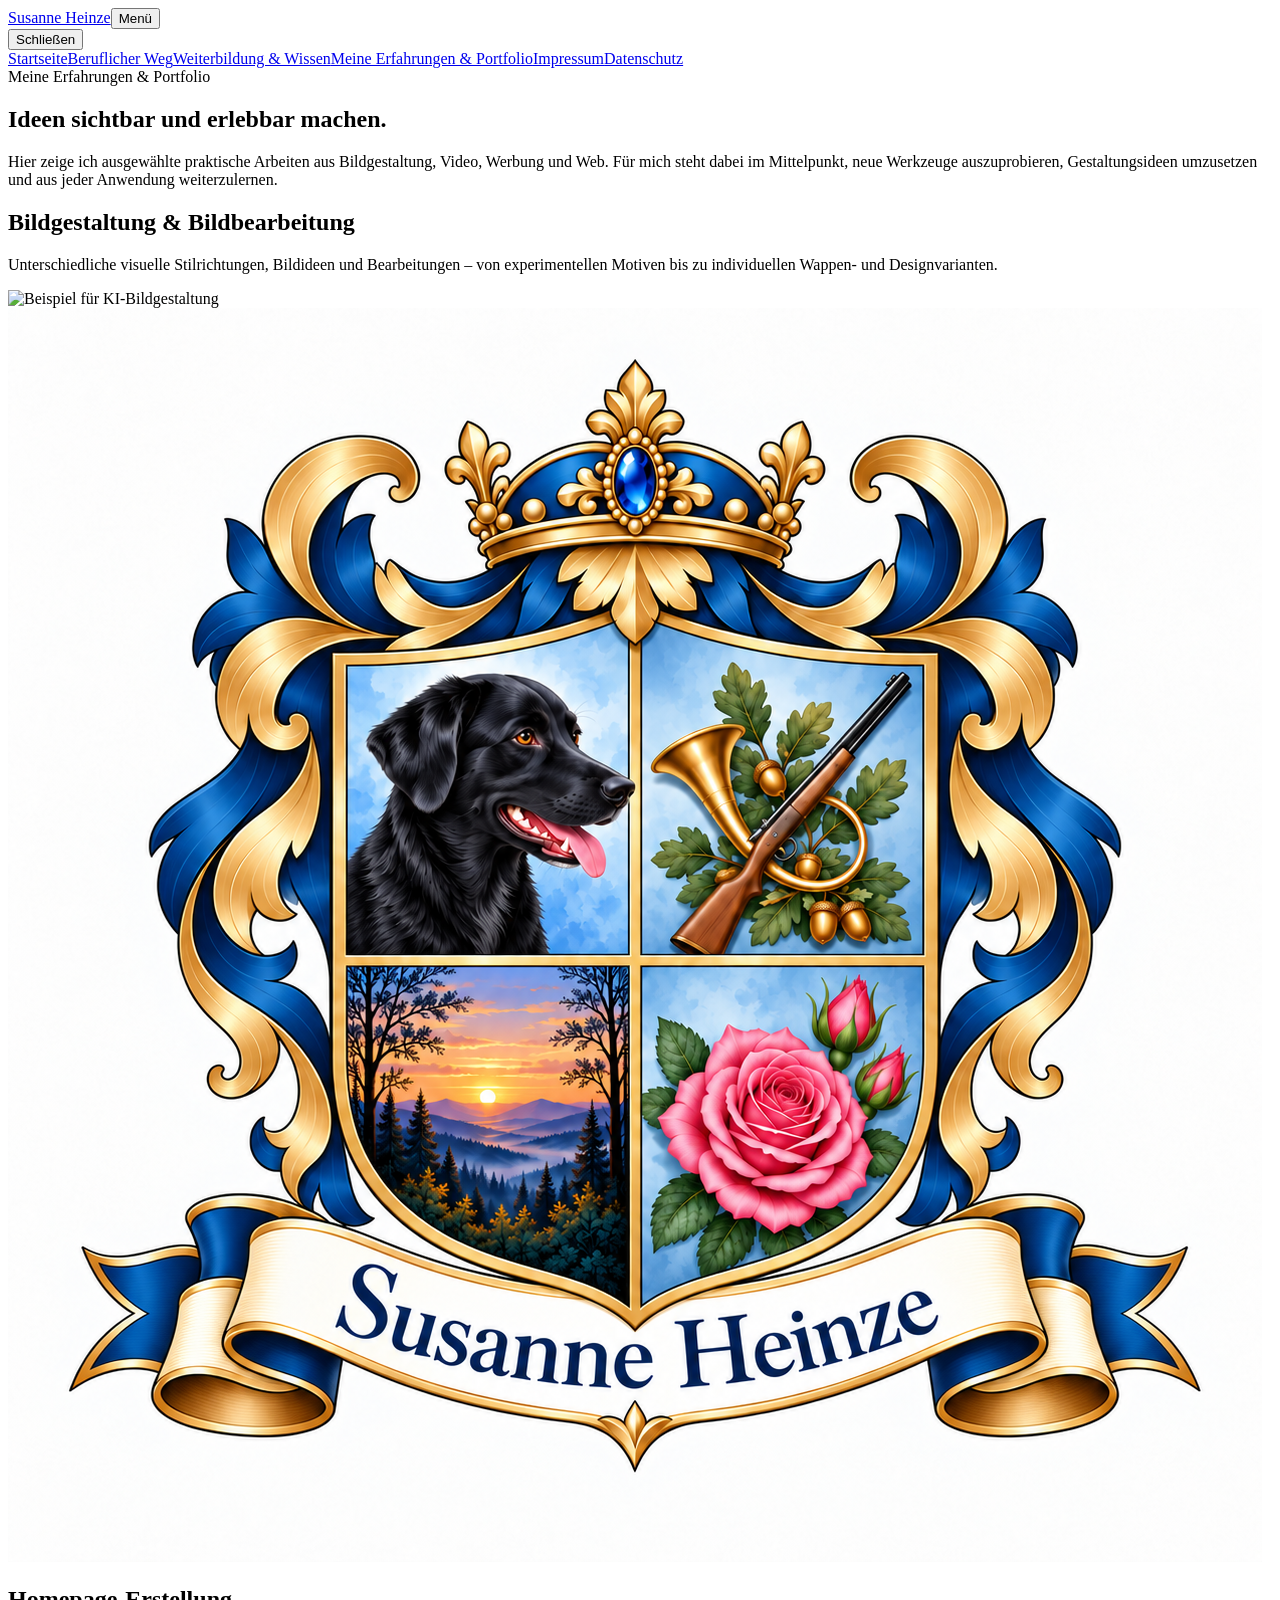
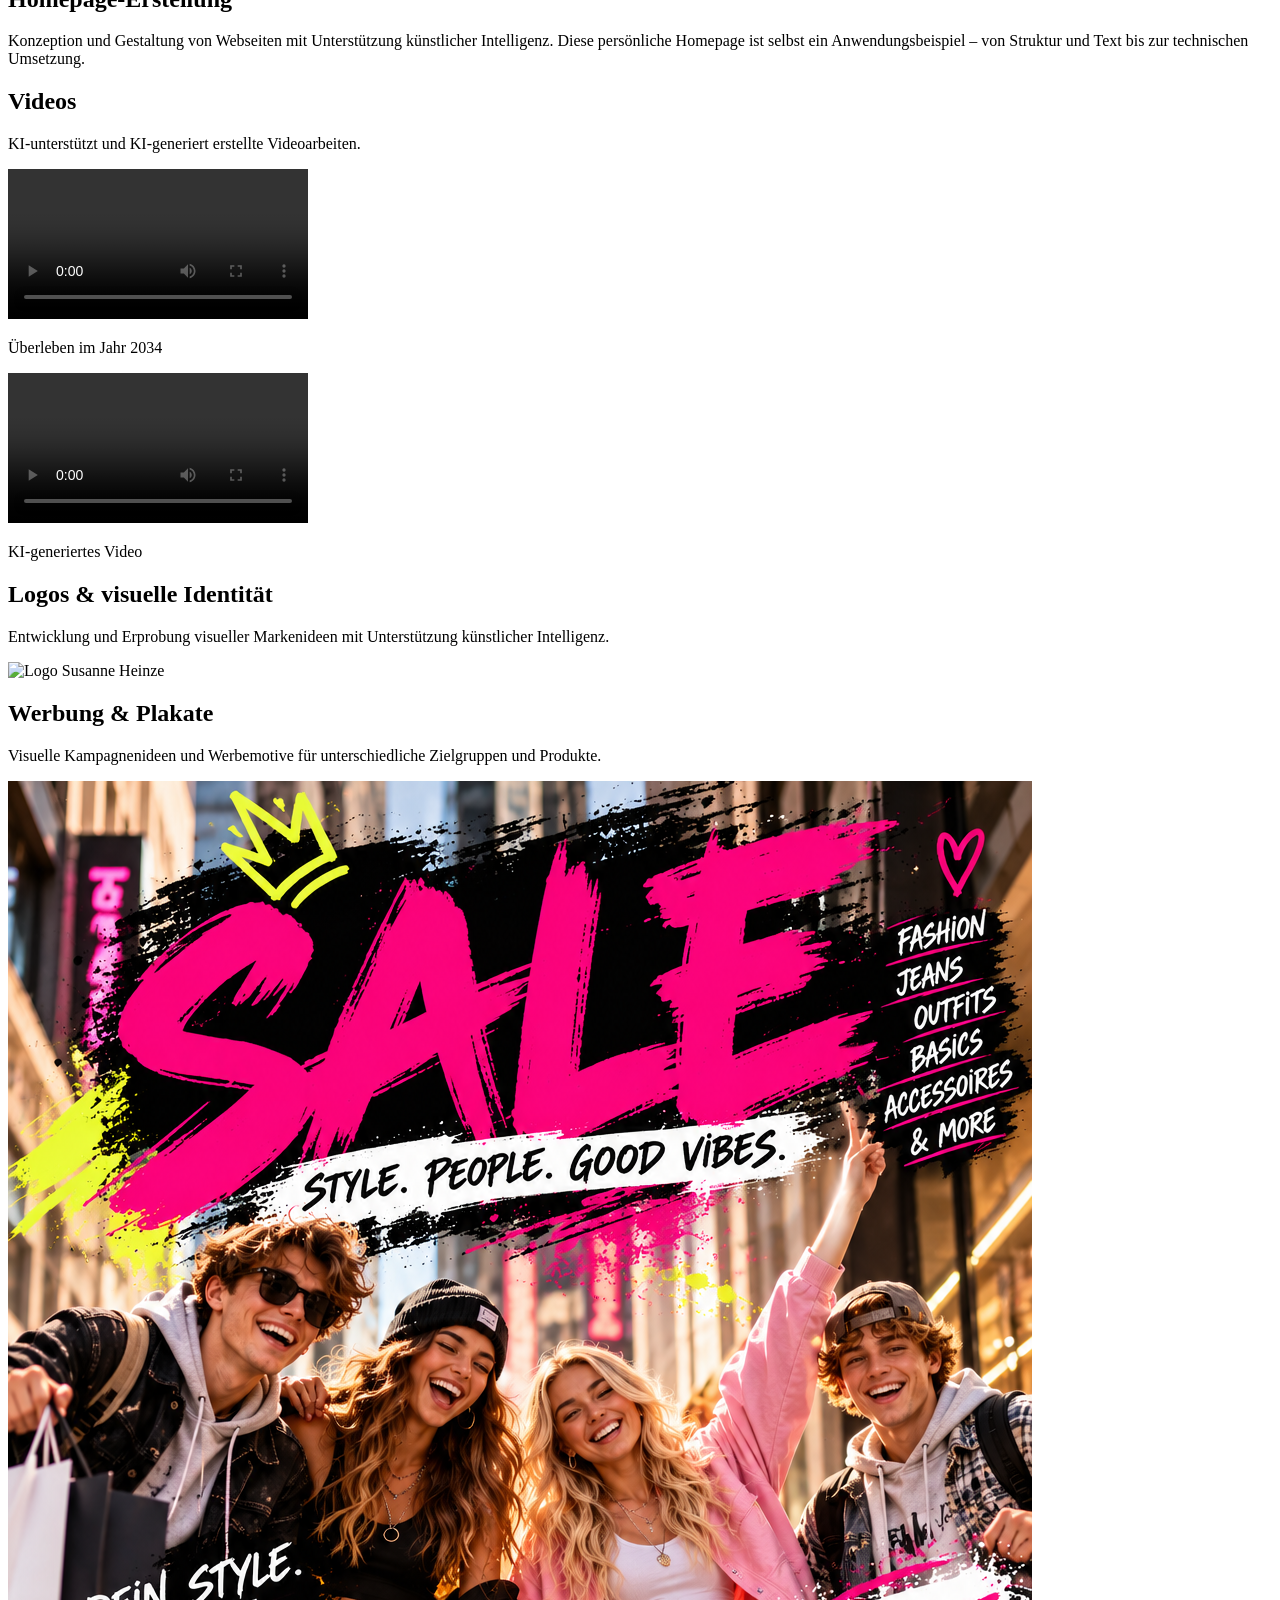
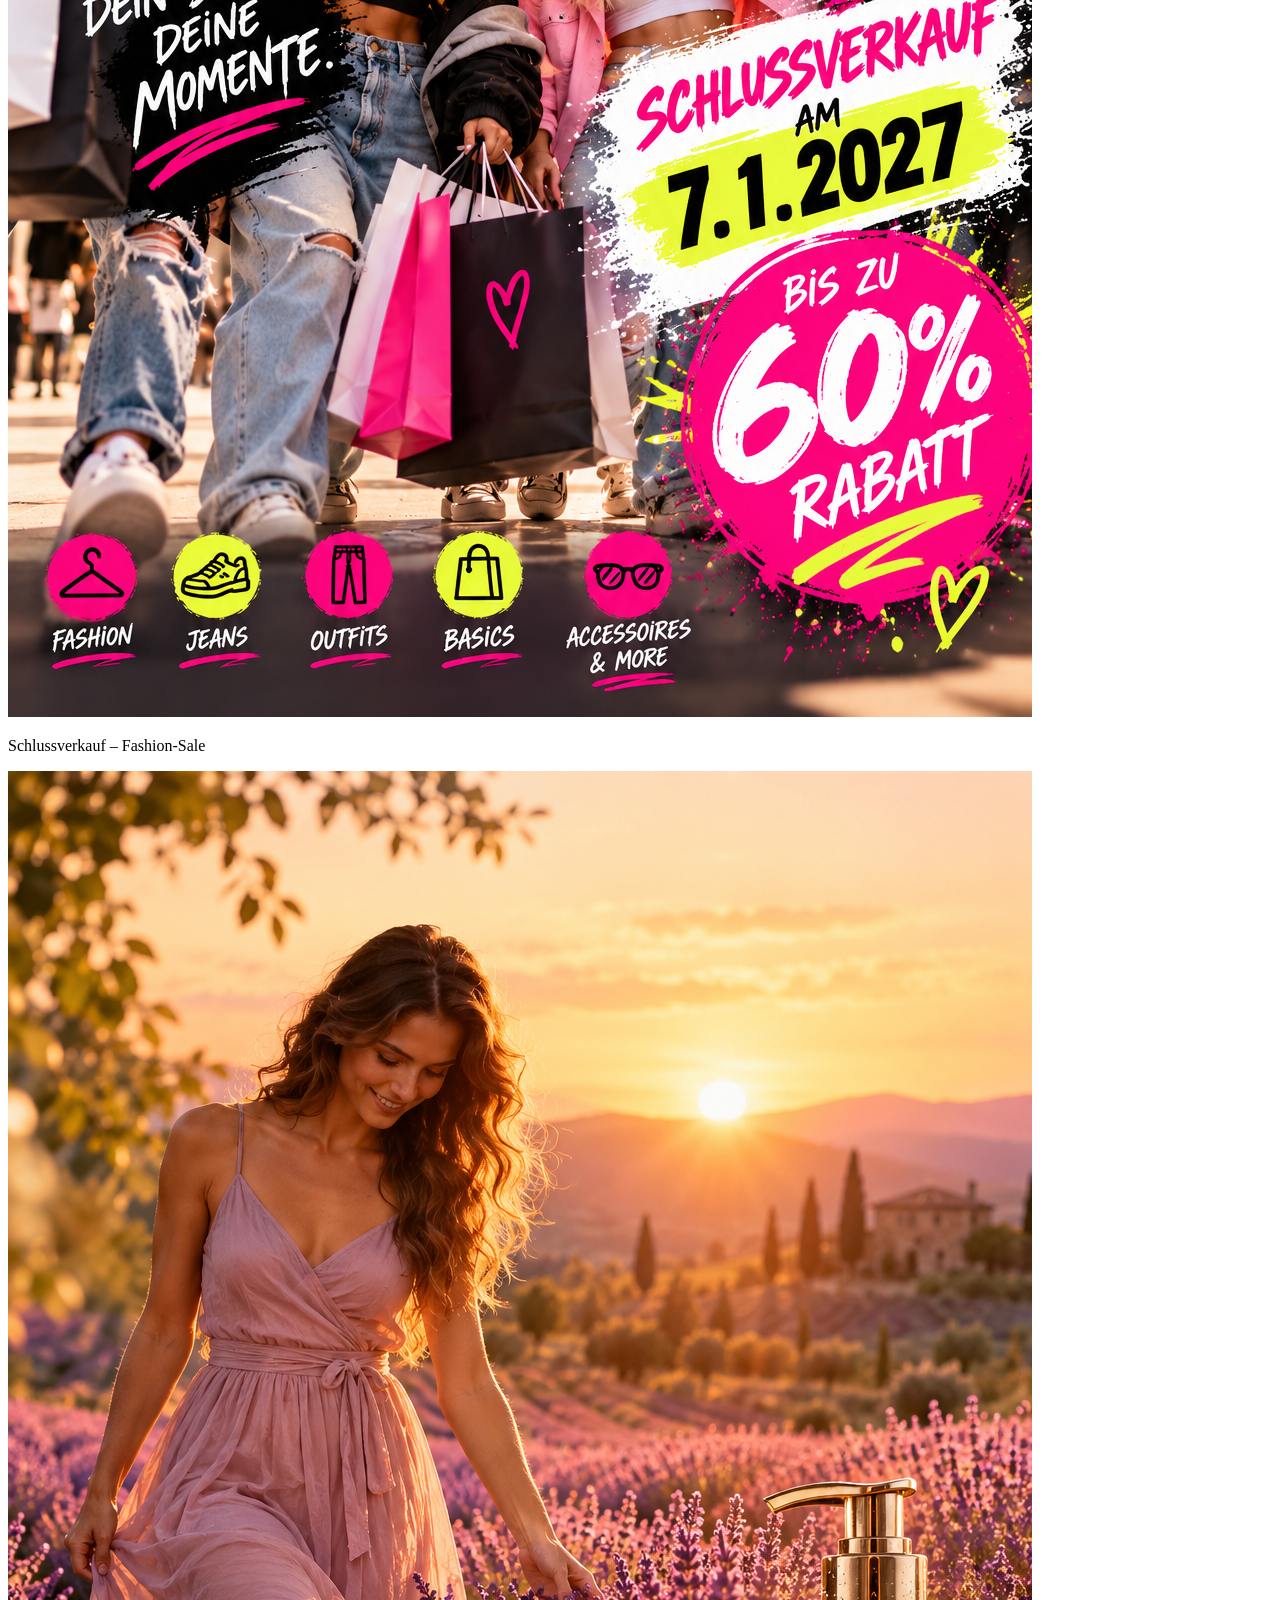
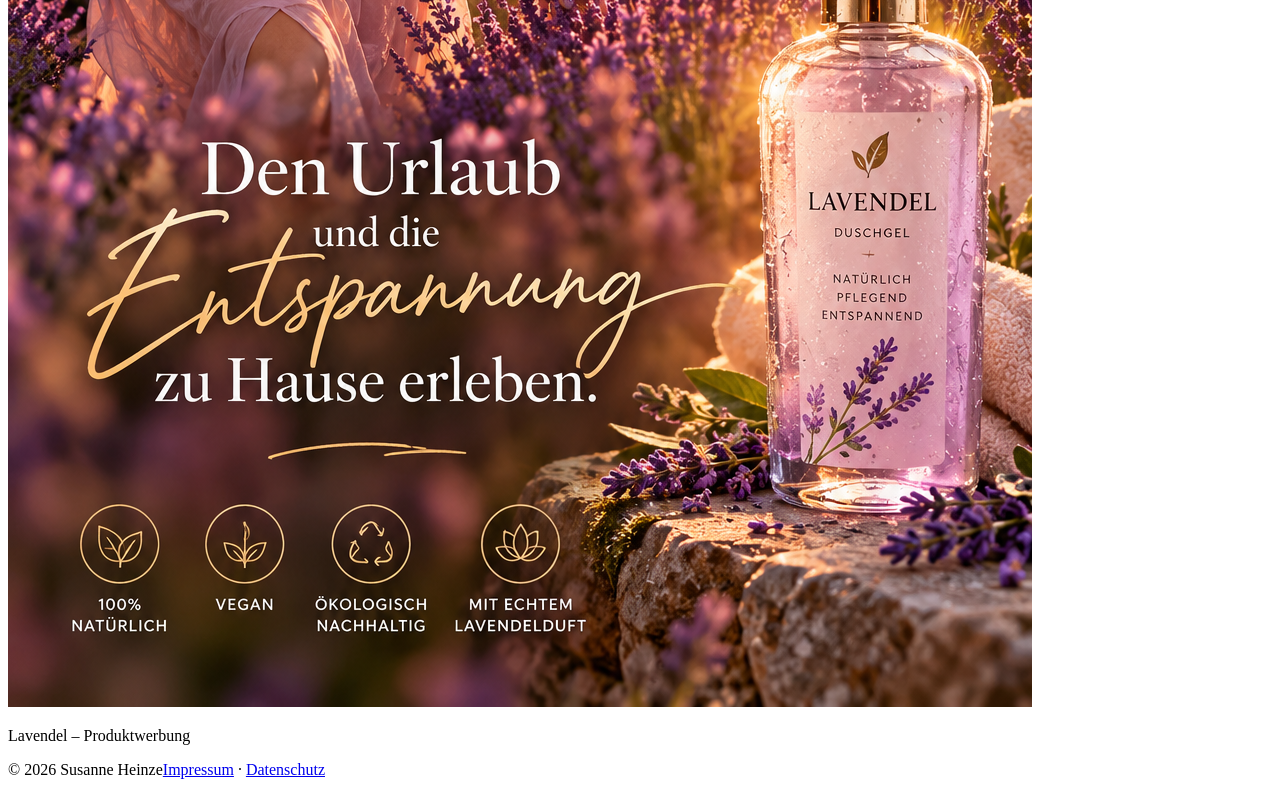
==== portfolio.html @ 7982b767 "Fix portfolio media paths" ====
<!doctype html><html lang="de"><head><meta charset="utf-8"><meta name="viewport" content="width=device-width,initial-scale=1"><title>Meine Erfahrungen & Portfolio – Susanne Heinze</title><link rel="stylesheet" href="style.css"></head><body>
<header class="topbar"><div class="wrap nav"><a class="brand" href="index.html">Susanne Heinze</a><button class="menu-btn">Menü</button></div></header><div class="menu"><button class="menu-close">Schließen</button><nav class="menu-inner"><a href="index.html">Startseite</a><a href="beruflicher-weg.html">Beruflicher Weg</a><a href="weiterbildung-wissen.html">Weiterbildung & Wissen</a><a href="portfolio.html">Meine Erfahrungen & Portfolio</a><a href="impressum.html">Impressum</a><a href="datenschutz.html">Datenschutz</a></nav></div>
<main><section class="page-head"><div class="wrap"><div class="eyebrow">Meine Erfahrungen & Portfolio</div><h1>Ideen sichtbar und erlebbar machen.</h1><p>Hier zeige ich ausgewählte praktische Arbeiten aus Bildgestaltung, Video, Werbung und Web. Für mich steht dabei im Mittelpunkt, neue Werkzeuge auszuprobieren, Gestaltungsideen umzusetzen und aus jeder Anwendung weiterzulernen.</p></div></section>
<section class="section"><div class="wrap grid2">
<article class="project"><h2>Bildgestaltung & Bildbearbeitung</h2><p>Unterschiedliche visuelle Stilrichtungen, Bildideen und Bearbeitungen – von experimentellen Motiven bis zu individuellen Wappen- und Designvarianten.</p><div class="project-media"><img src="https://susanneheinze.lovable.app/__l5e/assets-v1/65837aee-1ebc-4c66-ab37-d5eaa482d3fd/triptychon.png" alt="Beispiel für KI-Bildgestaltung"><img src="wappen.png" alt="Wappen als Beispiel für Bildbearbeitung"></div></article>
<article class="project"><h2>Homepage-Erstellung</h2><p>Konzeption und Gestaltung von Webseiten mit Unterstützung künstlicher Intelligenz. Diese persönliche Homepage ist selbst ein Anwendungsbeispiel – von Struktur und Text bis zur technischen Umsetzung.</p></article>
<article class="project video-card"><h2>Videos</h2><p>KI-unterstützt und KI-generiert erstellte Videoarbeiten.</p><video controls preload="metadata"><source src="ueberleben-2034.mp4" type="video/mp4">Ihr Browser unterstützt dieses Video nicht.</video><p class="caption">Überleben im Jahr 2034</p><video controls preload="metadata"><source src="ki-video.mp4" type="video/mp4">Ihr Browser unterstützt dieses Video nicht.</video><p class="caption">KI-generiertes Video</p></article>
<article class="project"><h2>Logos & visuelle Identität</h2><p>Entwicklung und Erprobung visueller Markenideen mit Unterstützung künstlicher Intelligenz.</p><img src="https://susanneheinze.lovable.app/__l5e/assets-v1/46e57a17-e044-46ff-ab31-edcc85e6ad73/logo-neu.png" alt="Logo Susanne Heinze"></article>
<article class="project" style="grid-column:1/-1"><h2>Werbung & Plakate</h2><p>Visuelle Kampagnenideen und Werbemotive für unterschiedliche Zielgruppen und Produkte.</p><div class="project-media two poster-grid"><div><img src="sale-poster.png" alt="Sale Schlussverkauf Werbeplakat"><p class="caption">Schlussverkauf – Fashion-Sale</p></div><div><img src="lavendel-poster.png" alt="Lavendel Duschgel Werbeplakat"><p class="caption">Lavendel – Produktwerbung</p></div></div></article>
</div></section></main>
<footer class="footer"><div class="wrap row"><span>© 2026 Susanne Heinze</span><span><a href="impressum.html">Impressum</a> · <a href="datenschutz.html">Datenschutz</a></span></div></footer><script src="script.js"></script></body></html>
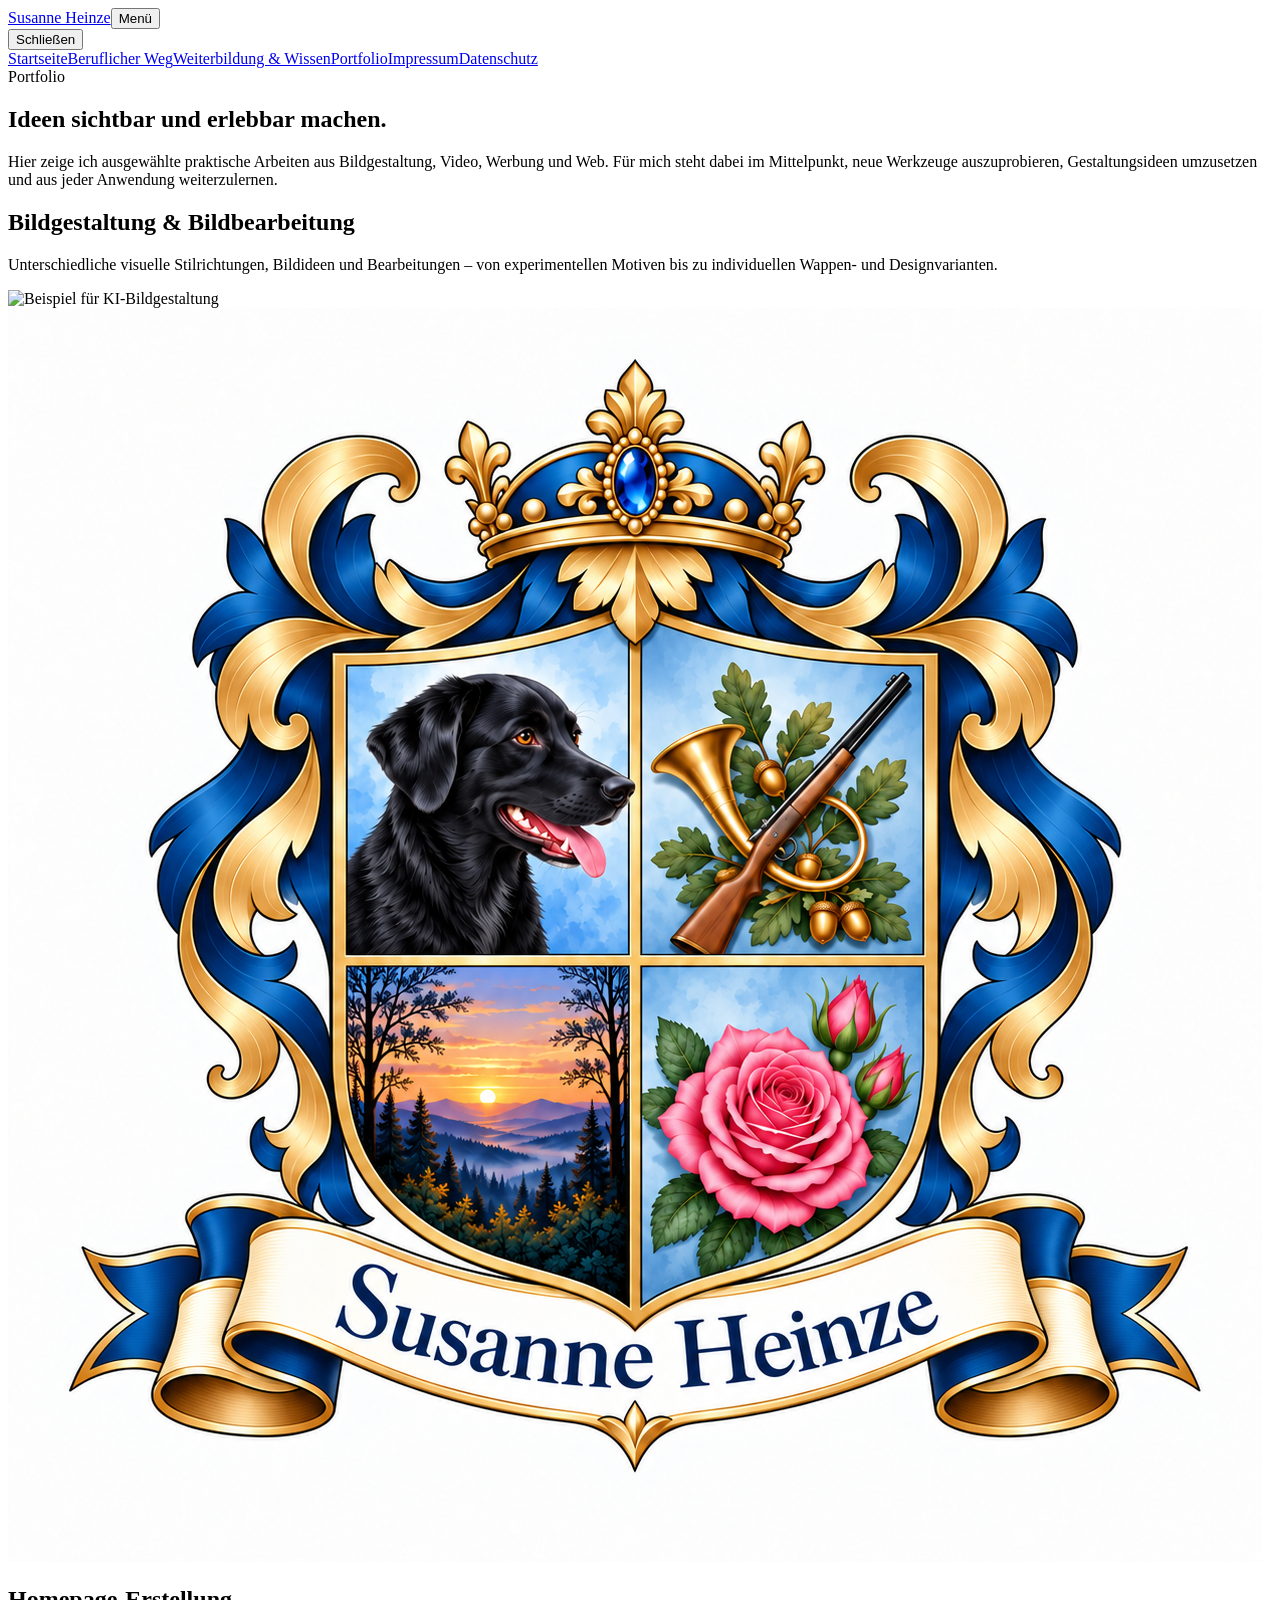
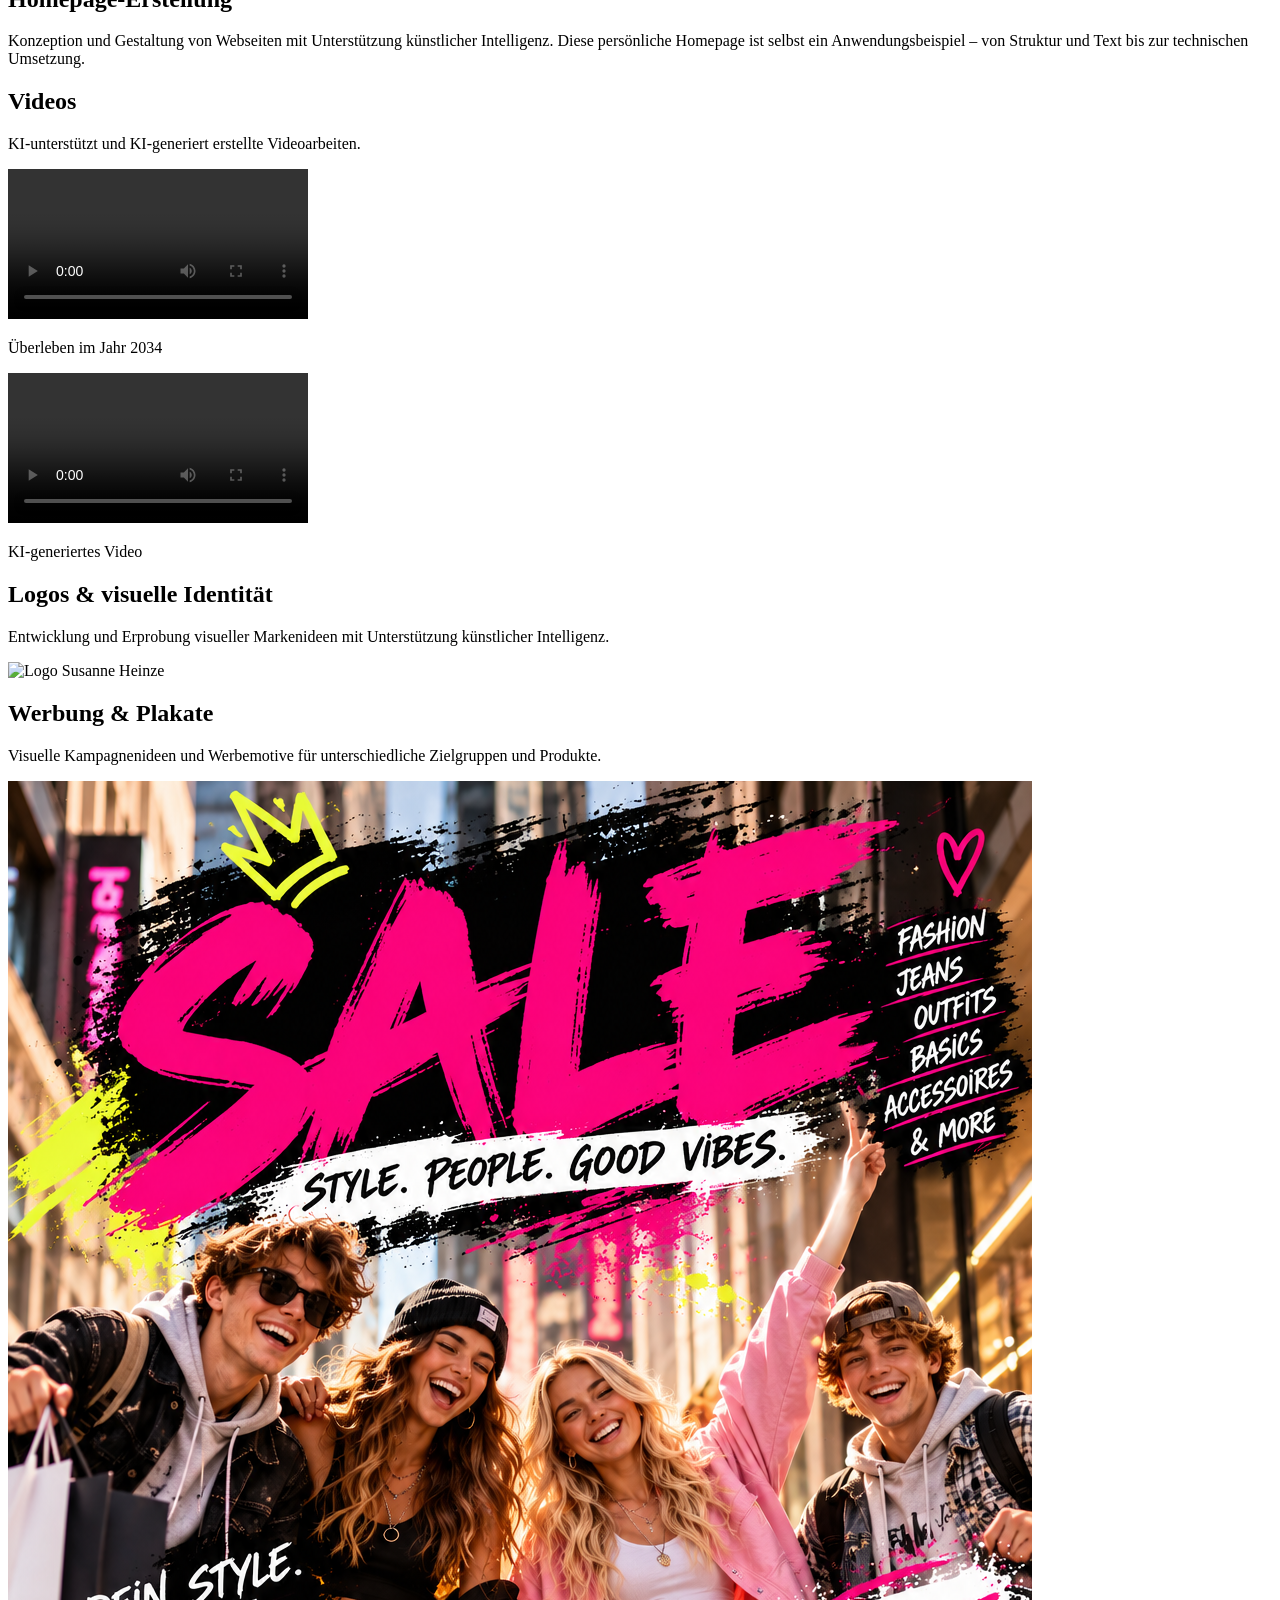
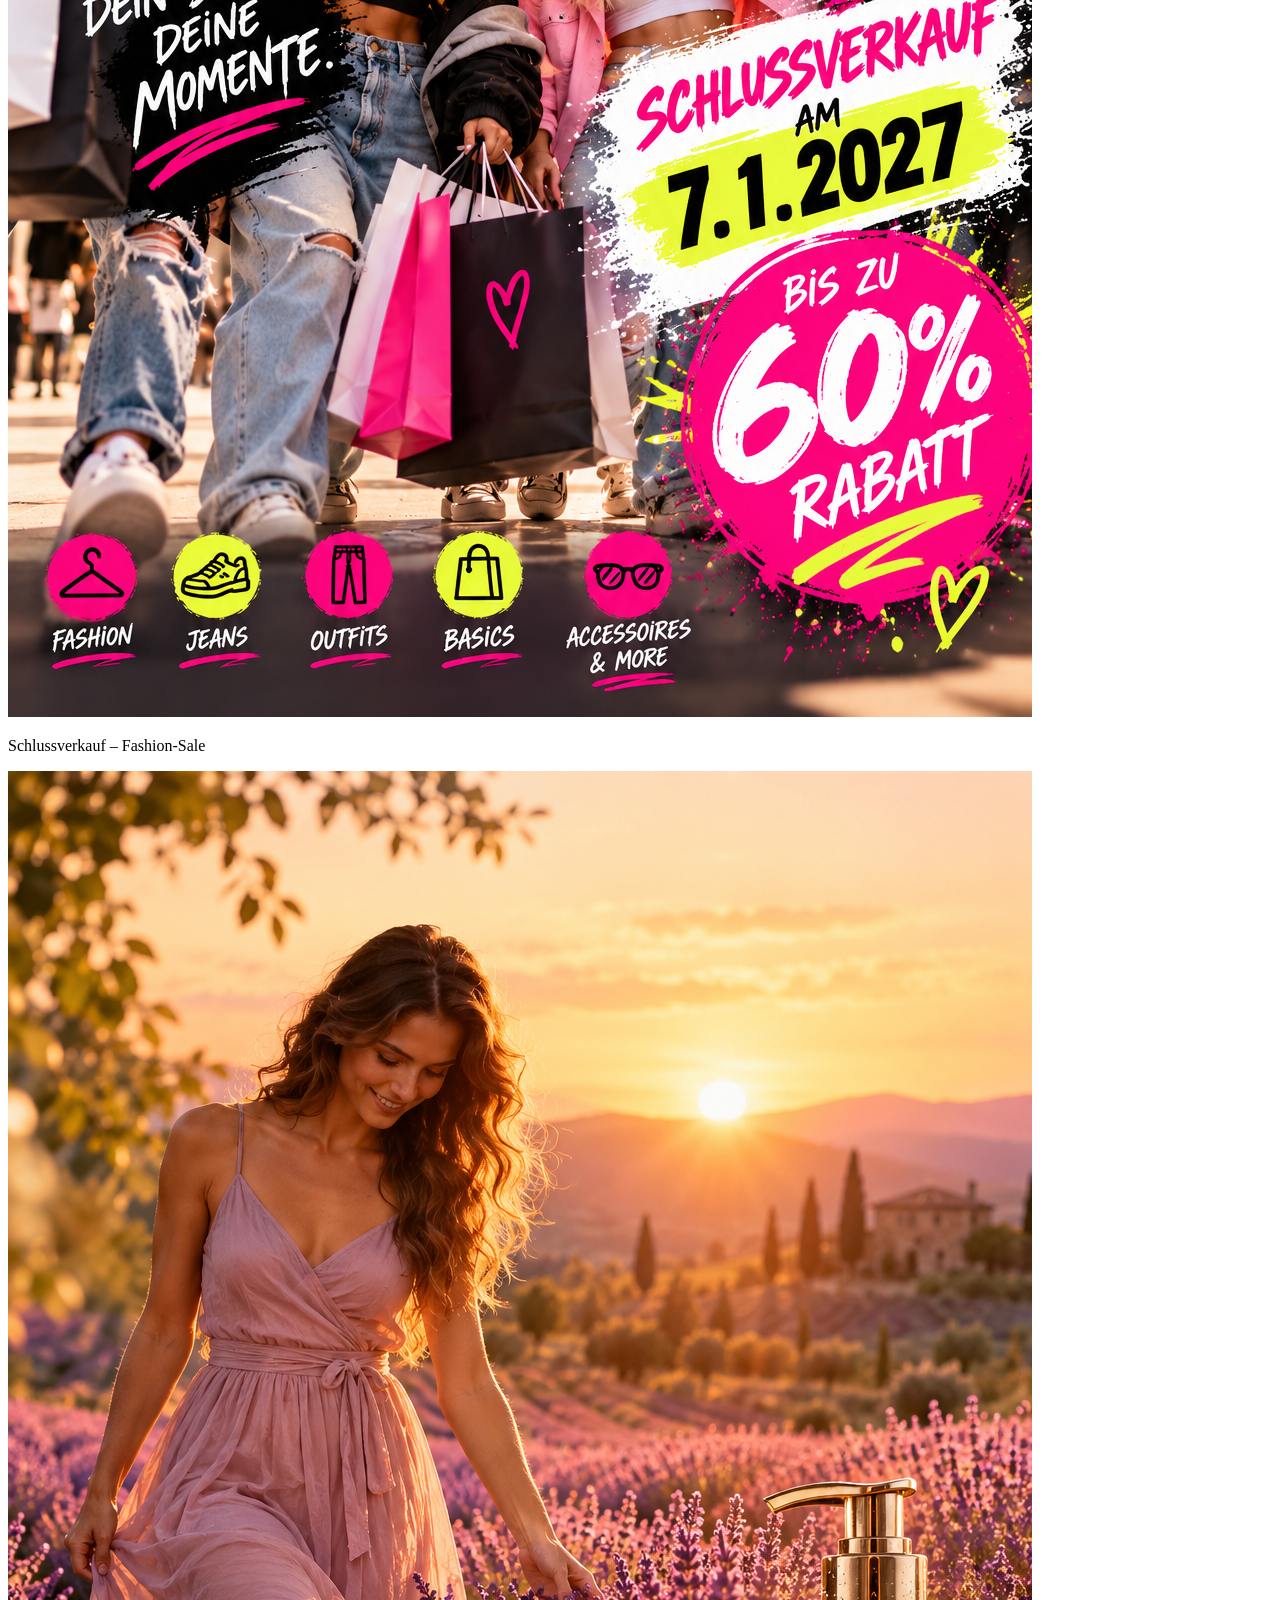
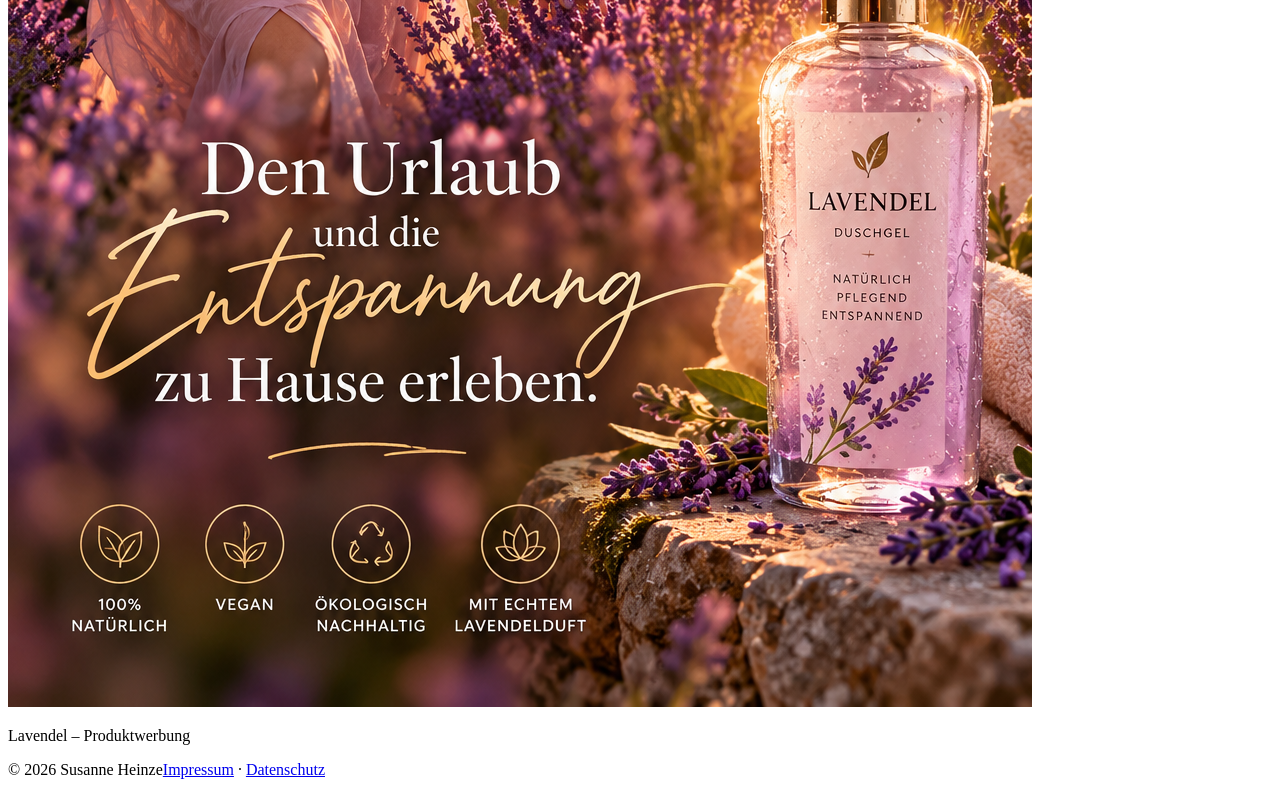
==== commit d46c2b23: "Update portfolio.html" ====
--- a/portfolio.html
+++ b/portfolio.html
@@ -1,6 +1,6 @@
-<!doctype html><html lang="de"><head><meta charset="utf-8"><meta name="viewport" content="width=device-width,initial-scale=1"><title>Meine Erfahrungen & Portfolio – Susanne Heinze</title><link rel="stylesheet" href="style.css"></head><body>
-<header class="topbar"><div class="wrap nav"><a class="brand" href="index.html">Susanne Heinze</a><button class="menu-btn">Menü</button></div></header><div class="menu"><button class="menu-close">Schließen</button><nav class="menu-inner"><a href="index.html">Startseite</a><a href="beruflicher-weg.html">Beruflicher Weg</a><a href="weiterbildung-wissen.html">Weiterbildung & Wissen</a><a href="portfolio.html">Meine Erfahrungen & Portfolio</a><a href="impressum.html">Impressum</a><a href="datenschutz.html">Datenschutz</a></nav></div>
-<main><section class="page-head"><div class="wrap"><div class="eyebrow">Meine Erfahrungen & Portfolio</div><h1>Ideen sichtbar und erlebbar machen.</h1><p>Hier zeige ich ausgewählte praktische Arbeiten aus Bildgestaltung, Video, Werbung und Web. Für mich steht dabei im Mittelpunkt, neue Werkzeuge auszuprobieren, Gestaltungsideen umzusetzen und aus jeder Anwendung weiterzulernen.</p></div></section>
+<!doctype html><html lang="de"><head><meta charset="utf-8"><meta name="viewport" content="width=device-width,initial-scale=1"><title>Portfolio – Susanne Heinze</title><link rel="stylesheet" href="style.css"></head><body>
+<header class="topbar"><div class="wrap nav"><a class="brand" href="index.html">Susanne Heinze</a><button class="menu-btn">Menü</button></div></header><div class="menu"><button class="menu-close">Schließen</button><nav class="menu-inner"><a href="index.html">Startseite</a><a href="beruflicher-weg.html">Beruflicher Weg</a><a href="weiterbildung-wissen.html">Weiterbildung & Wissen</a><a href="portfolio.html">Portfolio</a><a href="impressum.html">Impressum</a><a href="datenschutz.html">Datenschutz</a></nav></div>
+<main><section class="page-head"><div class="wrap"><div class="eyebrow">Portfolio</div><h1>Ideen sichtbar und erlebbar machen.</h1><p>Hier zeige ich ausgewählte praktische Arbeiten aus Bildgestaltung, Video, Werbung und Web. Für mich steht dabei im Mittelpunkt, neue Werkzeuge auszuprobieren, Gestaltungsideen umzusetzen und aus jeder Anwendung weiterzulernen.</p></div></section>
 <section class="section"><div class="wrap grid2">
 <article class="project"><h2>Bildgestaltung & Bildbearbeitung</h2><p>Unterschiedliche visuelle Stilrichtungen, Bildideen und Bearbeitungen – von experimentellen Motiven bis zu individuellen Wappen- und Designvarianten.</p><div class="project-media"><img src="https://susanneheinze.lovable.app/__l5e/assets-v1/65837aee-1ebc-4c66-ab37-d5eaa482d3fd/triptychon.png" alt="Beispiel für KI-Bildgestaltung"><img src="wappen.png" alt="Wappen als Beispiel für Bildbearbeitung"></div></article>
 <article class="project"><h2>Homepage-Erstellung</h2><p>Konzeption und Gestaltung von Webseiten mit Unterstützung künstlicher Intelligenz. Diese persönliche Homepage ist selbst ein Anwendungsbeispiel – von Struktur und Text bis zur technischen Umsetzung.</p></article>
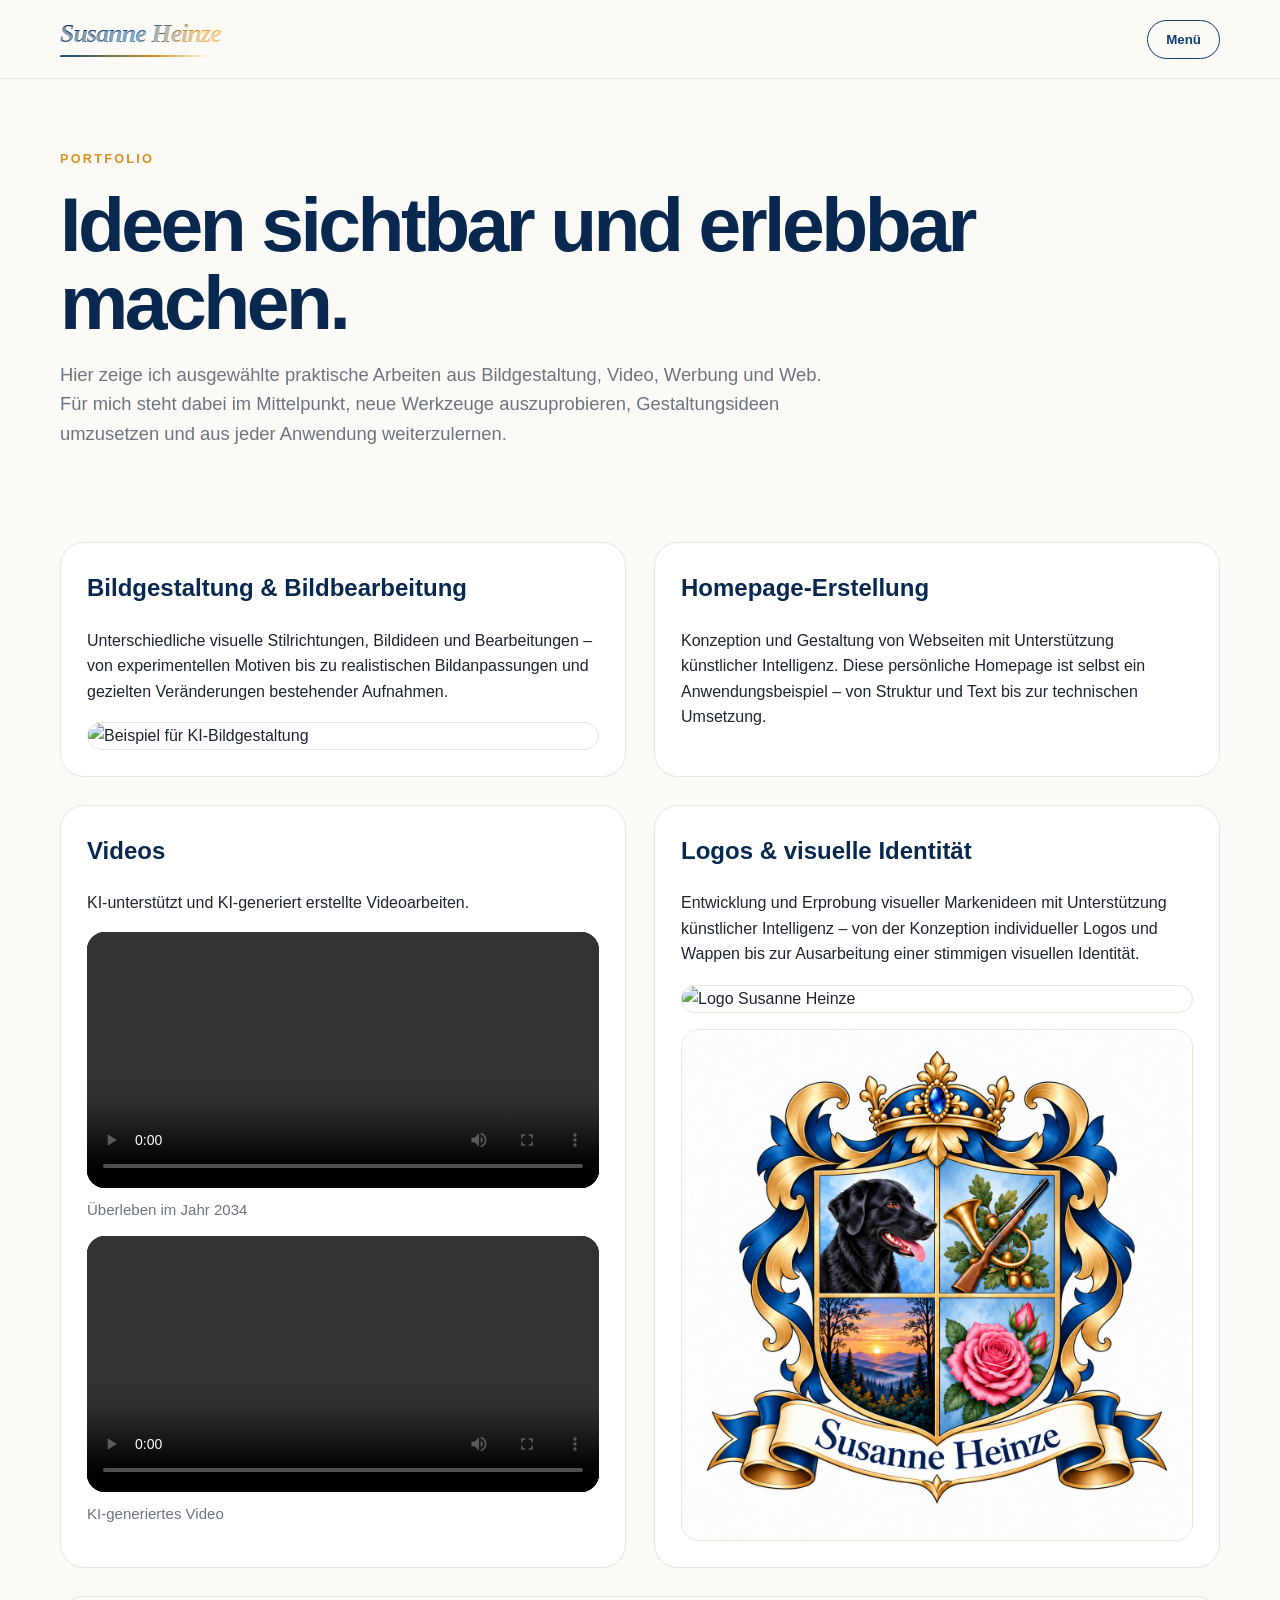
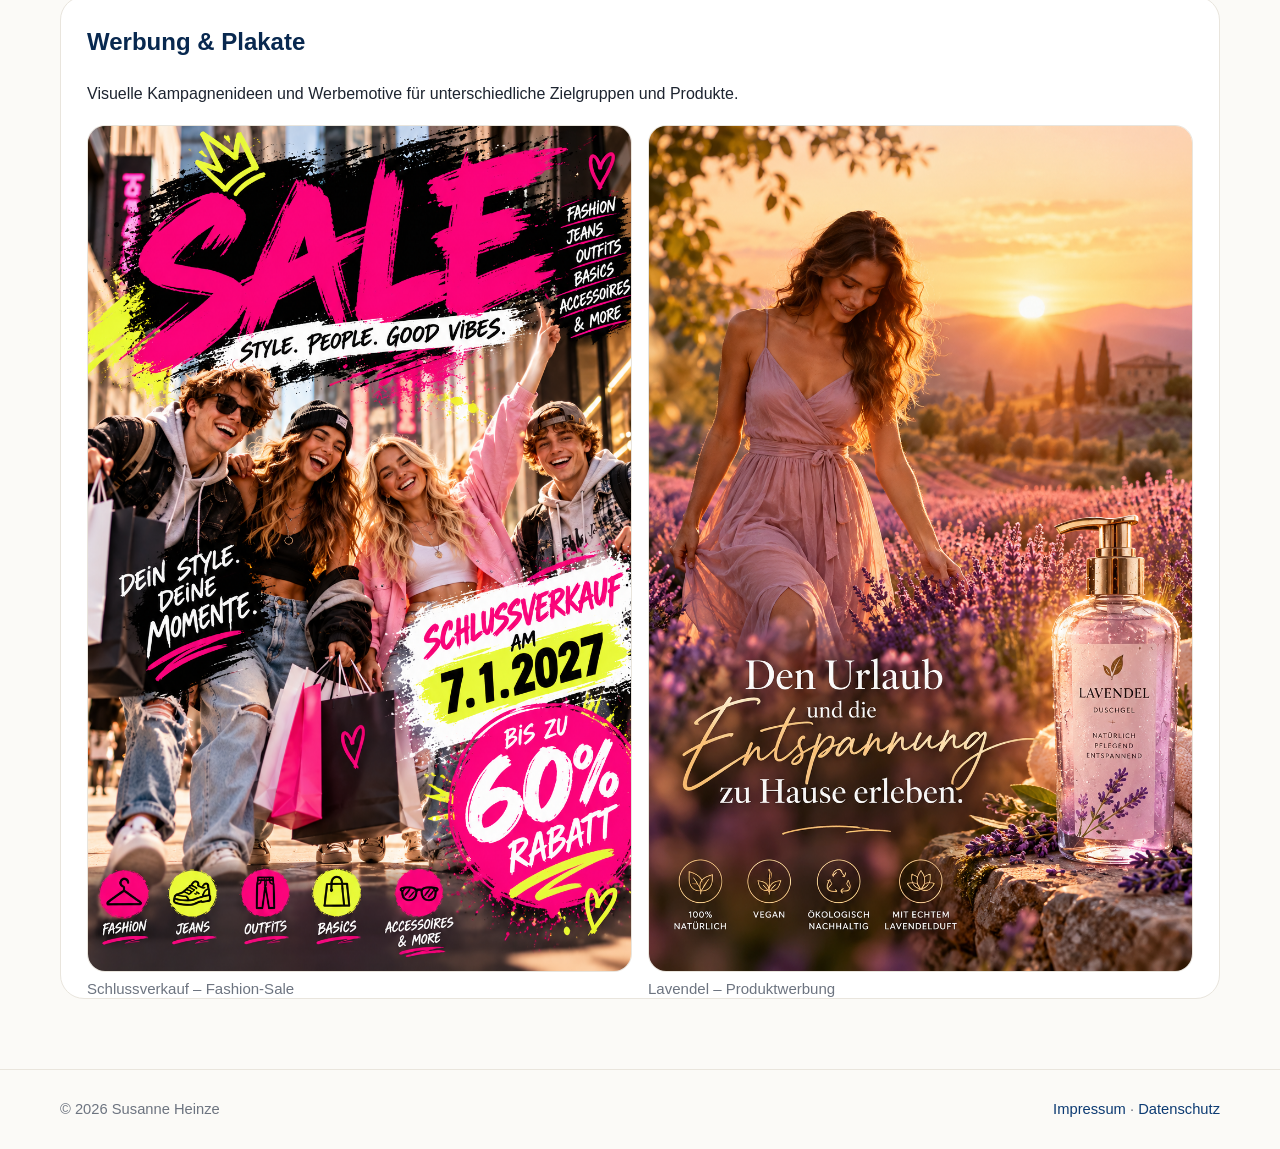
==== commit 8c77ff80: "Refine portfolio image and visual identity sections" ====
--- a/portfolio.html
+++ b/portfolio.html
@@ -2,10 +2,10 @@
 <header class="topbar"><div class="wrap nav"><a class="brand" href="index.html">Susanne Heinze</a><button class="menu-btn">Menü</button></div></header><div class="menu"><button class="menu-close">Schließen</button><nav class="menu-inner"><a href="index.html">Startseite</a><a href="beruflicher-weg.html">Beruflicher Weg</a><a href="weiterbildung-wissen.html">Weiterbildung & Wissen</a><a href="portfolio.html">Portfolio</a><a href="impressum.html">Impressum</a><a href="datenschutz.html">Datenschutz</a></nav></div>
 <main><section class="page-head"><div class="wrap"><div class="eyebrow">Portfolio</div><h1>Ideen sichtbar und erlebbar machen.</h1><p>Hier zeige ich ausgewählte praktische Arbeiten aus Bildgestaltung, Video, Werbung und Web. Für mich steht dabei im Mittelpunkt, neue Werkzeuge auszuprobieren, Gestaltungsideen umzusetzen und aus jeder Anwendung weiterzulernen.</p></div></section>
 <section class="section"><div class="wrap grid2">
-<article class="project"><h2>Bildgestaltung & Bildbearbeitung</h2><p>Unterschiedliche visuelle Stilrichtungen, Bildideen und Bearbeitungen – von experimentellen Motiven bis zu individuellen Wappen- und Designvarianten.</p><div class="project-media"><img src="https://susanneheinze.lovable.app/__l5e/assets-v1/65837aee-1ebc-4c66-ab37-d5eaa482d3fd/triptychon.png" alt="Beispiel für KI-Bildgestaltung"><img src="wappen.png" alt="Wappen als Beispiel für Bildbearbeitung"></div></article>
+<article class="project"><h2>Bildgestaltung & Bildbearbeitung</h2><p>Unterschiedliche visuelle Stilrichtungen, Bildideen und Bearbeitungen – von experimentellen Motiven bis zu realistischen Bildanpassungen und gezielten Veränderungen bestehender Aufnahmen.</p><div class="project-media"><img src="https://susanneheinze.lovable.app/__l5e/assets-v1/65837aee-1ebc-4c66-ab37-d5eaa482d3fd/triptychon.png" alt="Beispiel für KI-Bildgestaltung"></div></article>
 <article class="project"><h2>Homepage-Erstellung</h2><p>Konzeption und Gestaltung von Webseiten mit Unterstützung künstlicher Intelligenz. Diese persönliche Homepage ist selbst ein Anwendungsbeispiel – von Struktur und Text bis zur technischen Umsetzung.</p></article>
 <article class="project video-card"><h2>Videos</h2><p>KI-unterstützt und KI-generiert erstellte Videoarbeiten.</p><video controls preload="metadata"><source src="ueberleben-2034.mp4" type="video/mp4">Ihr Browser unterstützt dieses Video nicht.</video><p class="caption">Überleben im Jahr 2034</p><video controls preload="metadata"><source src="ki-video.mp4" type="video/mp4">Ihr Browser unterstützt dieses Video nicht.</video><p class="caption">KI-generiertes Video</p></article>
-<article class="project"><h2>Logos & visuelle Identität</h2><p>Entwicklung und Erprobung visueller Markenideen mit Unterstützung künstlicher Intelligenz.</p><img src="https://susanneheinze.lovable.app/__l5e/assets-v1/46e57a17-e044-46ff-ab31-edcc85e6ad73/logo-neu.png" alt="Logo Susanne Heinze"></article>
+<article class="project"><h2>Logos & visuelle Identität</h2><p>Entwicklung und Erprobung visueller Markenideen mit Unterstützung künstlicher Intelligenz – von der Konzeption individueller Logos und Wappen bis zur Ausarbeitung einer stimmigen visuellen Identität.</p><div class="project-media"><img src="https://susanneheinze.lovable.app/__l5e/assets-v1/46e57a17-e044-46ff-ab31-edcc85e6ad73/logo-neu.png" alt="Logo Susanne Heinze"><img src="wappen.png" alt="Individuell gestaltetes Wappen"></div></article>
 <article class="project" style="grid-column:1/-1"><h2>Werbung & Plakate</h2><p>Visuelle Kampagnenideen und Werbemotive für unterschiedliche Zielgruppen und Produkte.</p><div class="project-media two poster-grid"><div><img src="sale-poster.png" alt="Sale Schlussverkauf Werbeplakat"><p class="caption">Schlussverkauf – Fashion-Sale</p></div><div><img src="lavendel-poster.png" alt="Lavendel Duschgel Werbeplakat"><p class="caption">Lavendel – Produktwerbung</p></div></div></article>
 </div></section></main>
 <footer class="footer"><div class="wrap row"><span>© 2026 Susanne Heinze</span><span><a href="impressum.html">Impressum</a> · <a href="datenschutz.html">Datenschutz</a></span></div></footer><script src="script.js"></script></body></html>
--- a/style.css
+++ b/style.css
@@ -0,0 +1 @@
+:root{--blue:#0d3b73;--blue2:#08284f;--gold:#d89124;--ink:#1d2430;--muted:#6d7480;--bg:#fbfaf7;--line:#e9e5dd;--white:#fff;--soft:#f4f7fb}*{box-sizing:border-box}html{scroll-behavior:smooth}body{margin:0;font-family:Arial,Helvetica,sans-serif;background:var(--bg);color:var(--ink);line-height:1.6}a{color:inherit;text-decoration:none}img,video{max-width:100%;display:block}.wrap{width:min(1160px,92vw);margin:auto}.topbar{position:sticky;top:0;z-index:20;background:rgba(251,250,247,.96);backdrop-filter:blur(14px);border-bottom:1px solid var(--line)}.nav{min-height:78px;display:flex;align-items:center;justify-content:space-between;gap:24px}.brand{display:inline-block;position:relative;font-family:"Palatino Linotype","Book Antiqua",Palatino,Georgia,serif;font-size:1.62rem;font-style:italic;font-weight:700;letter-spacing:-.035em;line-height:1;background:linear-gradient(100deg,#08284f 0%,#0f4f8c 48%,#d89124 82%,#f0b64b 100%);-webkit-background-clip:text;background-clip:text;color:transparent;text-shadow:0 1px 0 rgba(255,255,255,.5)}.brand::after{content:"";display:block;width:92%;height:2px;margin-top:8px;border-radius:999px;background:linear-gradient(90deg,#0f4f8c 0%,#d89124 65%,transparent 100%);transform:skewX(-18deg)}.menu-btn{border:1px solid var(--blue);background:transparent;color:var(--blue);padding:11px 18px;border-radius:999px;cursor:pointer;font-weight:700}.menu{position:fixed;inset:0;background:rgba(8,40,79,.97);z-index:50;display:none;align-items:center;justify-content:center}.menu.open{display:flex}.menu-inner{display:grid;gap:16px;text-align:center}.menu a{color:white;font-size:clamp(1.3rem,2.8vw,2.4rem);font-weight:700}.menu-close{position:absolute;top:24px;right:5vw;background:none;border:1px solid #ffffff77;color:white;border-radius:999px;padding:10px 16px;cursor:pointer}.hero{padding:86px 0 60px}.hero-grid{display:grid;grid-template-columns:1.05fr .95fr;gap:64px;align-items:center}.eyebrow{text-transform:uppercase;letter-spacing:.18em;color:var(--gold);font-size:.79rem;font-weight:800}.hero h1,.page-head h1{font-size:clamp(2.8rem,6vw,5.6rem);line-height:1.02;margin:.2em 0;color:var(--blue2);letter-spacing:-.045em}.hero p.lead,.page-head p{font-size:1.15rem;color:var(--muted);max-width:780px}.portrait{border-radius:28px;box-shadow:0 22px 60px #092f5f22;aspect-ratio:4/5;object-fit:cover}.actions{display:flex;gap:14px;flex-wrap:wrap;margin-top:30px}.btn{display:inline-flex;align-items:center;justify-content:center;padding:13px 20px;border-radius:999px;border:1px solid var(--blue);font-weight:700}.btn.primary{background:var(--blue);color:white}.logo-panel{padding:58px 0}.logo-card{background:white;border:1px solid var(--line);border-radius:28px;padding:28px}.logo-card img{width:min(760px,100%);margin:auto}.cta{padding:70px 0;background:var(--blue2);color:white}.cta h2{font-size:clamp(2rem,4vw,3.8rem);margin:0 0 16px}.cta p{color:#d7dfeb;max-width:760px}.page-head{padding:70px 0 40px}.section{padding:36px 0 70px}.section-title{font-size:clamp(1.8rem,3vw,2.8rem);color:var(--blue2);margin:0 0 24px}.section-intro{color:var(--muted);max-width:820px;margin:-10px 0 28px}.timeline{display:grid;gap:18px}.item{background:white;border:1px solid var(--line);border-radius:22px;padding:26px}.item .date,.status{font-size:.82rem;font-weight:800;letter-spacing:.08em;text-transform:uppercase;color:var(--gold)}.item h3{margin:.25em 0;color:var(--blue2);font-size:1.35rem}.item ul{margin:12px 0 0;padding-left:1.2rem}.feature-img{border-radius:24px;overflow:hidden;border:1px solid var(--line)}.grid2{display:grid;grid-template-columns:1fr 1fr;gap:28px}.grid3{display:grid;grid-template-columns:repeat(3,1fr);gap:24px}.project,.knowledge-card{background:white;border:1px solid var(--line);border-radius:24px;padding:26px}.project h2,.knowledge-card h2{color:var(--blue2);margin-top:0}.project h3,.knowledge-card h3{color:var(--blue2)}.project-media{margin-top:18px;display:grid;gap:16px}.project-media.two{grid-template-columns:1fr 1fr}.project-media img{width:100%;height:100%;object-fit:cover;border-radius:18px;border:1px solid var(--line)}.poster-grid img{aspect-ratio:2/3;object-fit:cover}.video-card video{width:100%;border-radius:18px;background:#000;margin:14px 0 10px}.caption{font-size:.94rem;color:var(--muted);margin:.35rem 0 0}.course-grid{display:grid;grid-template-columns:1fr 1fr;gap:28px}.course{background:white;border:1px solid var(--line);border-radius:24px;padding:28px}.course h2{color:var(--blue2);margin:.2rem 0 8px}.course ul,.knowledge-card ul{padding-left:1.2rem}.pill{display:inline-block;border:1px solid #e5c58f;color:#8d5a0c;background:#fff9ef;padding:6px 10px;border-radius:999px;font-size:.78rem;font-weight:800;text-transform:uppercase;letter-spacing:.06em}.knowledge-band{background:var(--soft);border-top:1px solid #e6edf6;border-bottom:1px solid #e6edf6}.legal{max-width:900px}.legal h2{color:var(--blue2);margin-top:2rem}.legal p{font-size:1rem;line-height:1.75}.footer{padding:28px 0;border-top:1px solid var(--line);color:var(--muted);font-size:.92rem}.footer .row{display:flex;justify-content:space-between;gap:20px;flex-wrap:wrap}.footer a{color:var(--blue)}@media(max-width:900px){.grid3{grid-template-columns:1fr 1fr}}@media(max-width:800px){.hero-grid,.grid2,.course-grid,.project-media.two{grid-template-columns:1fr}.hero{padding-top:54px}.nav{min-height:66px}.portrait{max-height:620px;width:100%}.hero h1,.page-head h1{font-size:clamp(2.5rem,12vw,4.2rem)}}@media(max-width:560px){.grid3{grid-template-columns:1fr}.project,.course,.knowledge-card,.item{padding:21px}.brand{font-size:1.28rem}}
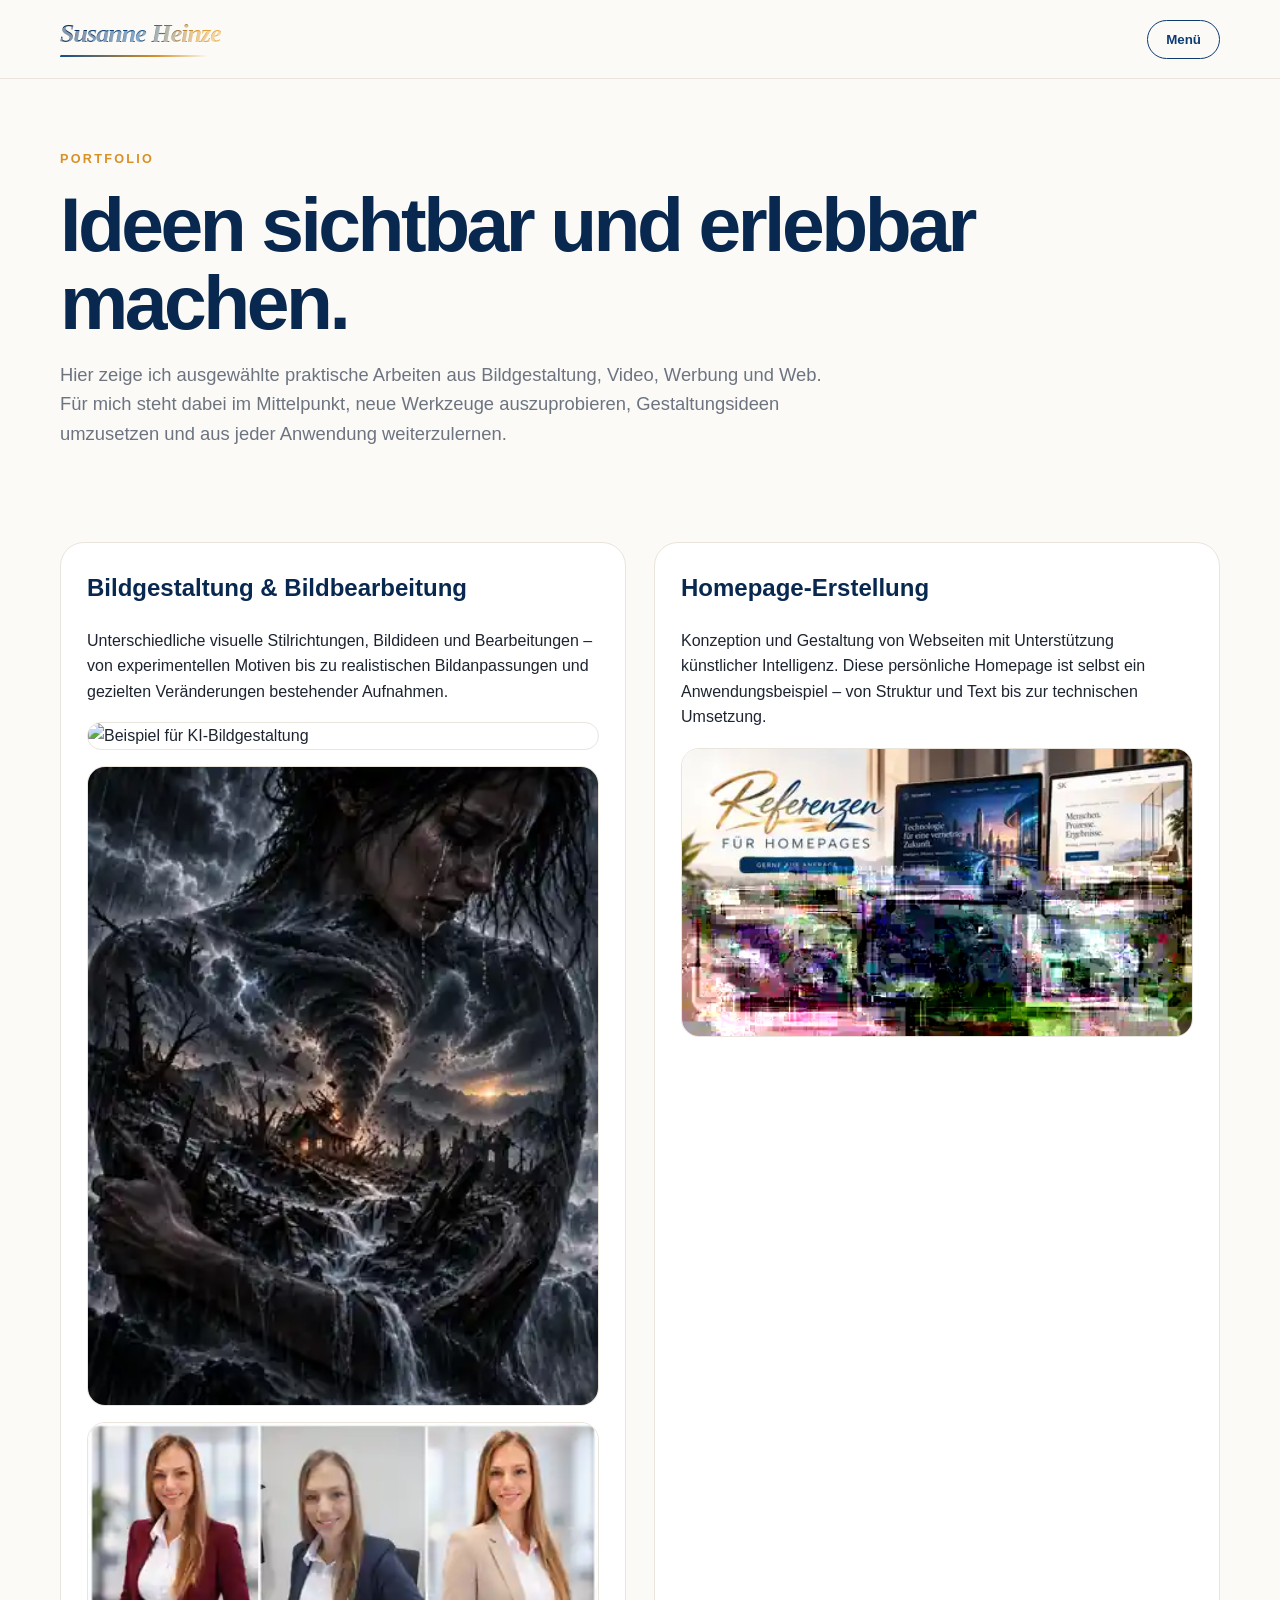
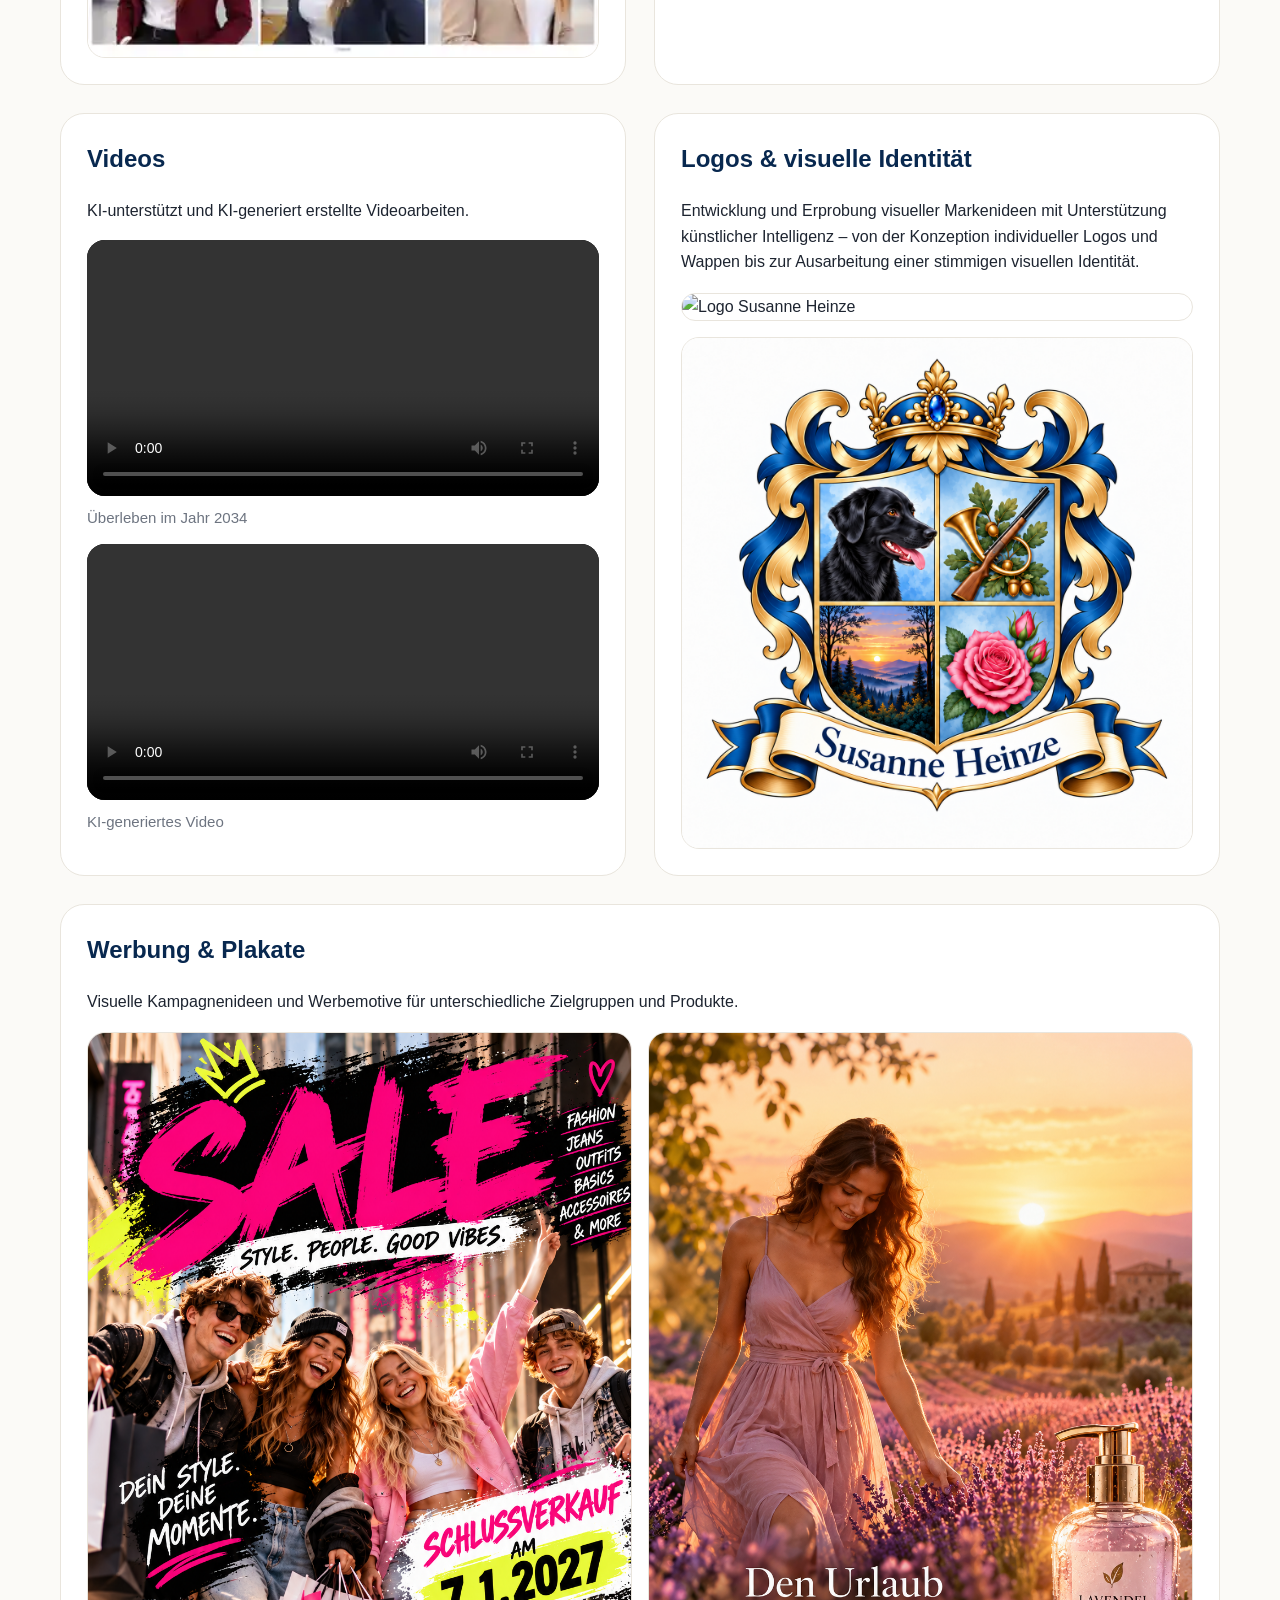
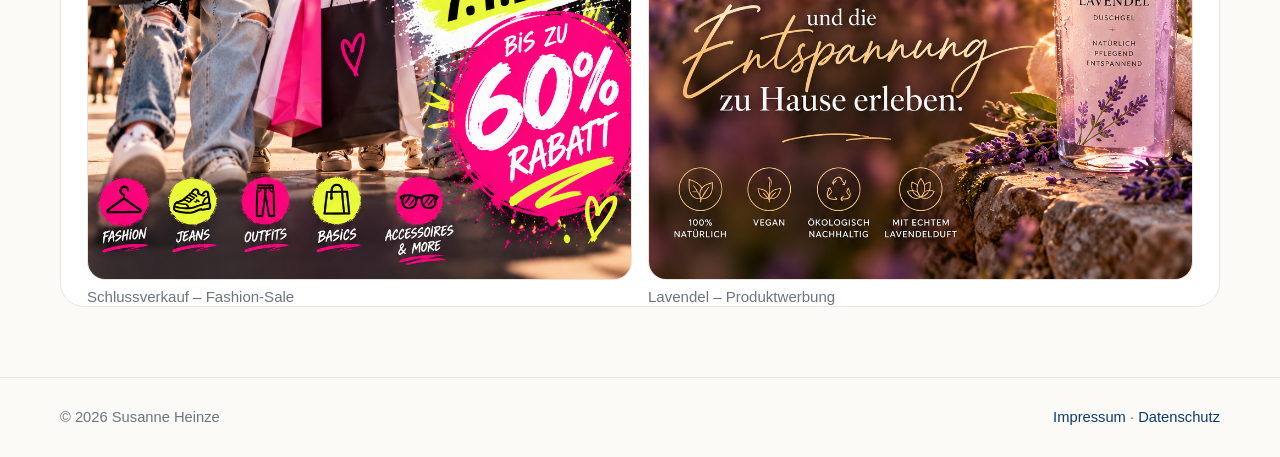
==== commit 067f6efe: "Add image editing and homepage examples to portfolio" ====
--- a/portfolio.html
+++ b/portfolio.html
@@ -2,8 +2,8 @@
 <header class="topbar"><div class="wrap nav"><a class="brand" href="index.html">Susanne Heinze</a><button class="menu-btn">Menü</button></div></header><div class="menu"><button class="menu-close">Schließen</button><nav class="menu-inner"><a href="index.html">Startseite</a><a href="beruflicher-weg.html">Beruflicher Weg</a><a href="weiterbildung-wissen.html">Weiterbildung & Wissen</a><a href="portfolio.html">Portfolio</a><a href="impressum.html">Impressum</a><a href="datenschutz.html">Datenschutz</a></nav></div>
 <main><section class="page-head"><div class="wrap"><div class="eyebrow">Portfolio</div><h1>Ideen sichtbar und erlebbar machen.</h1><p>Hier zeige ich ausgewählte praktische Arbeiten aus Bildgestaltung, Video, Werbung und Web. Für mich steht dabei im Mittelpunkt, neue Werkzeuge auszuprobieren, Gestaltungsideen umzusetzen und aus jeder Anwendung weiterzulernen.</p></div></section>
 <section class="section"><div class="wrap grid2">
-<article class="project"><h2>Bildgestaltung & Bildbearbeitung</h2><p>Unterschiedliche visuelle Stilrichtungen, Bildideen und Bearbeitungen – von experimentellen Motiven bis zu realistischen Bildanpassungen und gezielten Veränderungen bestehender Aufnahmen.</p><div class="project-media"><img src="https://susanneheinze.lovable.app/__l5e/assets-v1/65837aee-1ebc-4c66-ab37-d5eaa482d3fd/triptychon.png" alt="Beispiel für KI-Bildgestaltung"></div></article>
-<article class="project"><h2>Homepage-Erstellung</h2><p>Konzeption und Gestaltung von Webseiten mit Unterstützung künstlicher Intelligenz. Diese persönliche Homepage ist selbst ein Anwendungsbeispiel – von Struktur und Text bis zur technischen Umsetzung.</p></article>
+<article class="project"><h2>Bildgestaltung & Bildbearbeitung</h2><p>Unterschiedliche visuelle Stilrichtungen, Bildideen und Bearbeitungen – von experimentellen Motiven bis zu realistischen Bildanpassungen und gezielten Veränderungen bestehender Aufnahmen.</p><div class="project-media"><img src="https://susanneheinze.lovable.app/__l5e/assets-v1/65837aee-1ebc-4c66-ab37-d5eaa482d3fd/triptychon.png" alt="Beispiel für KI-Bildgestaltung"><img src="bildbearbeitung-emotion.svg" alt="Experimentelle emotionale Bildgestaltung"><img src="bildbearbeitung-portrait.svg" alt="Beispiel für realistische Portrait- und Bildbearbeitung"></div></article>
+<article class="project"><h2>Homepage-Erstellung</h2><p>Konzeption und Gestaltung von Webseiten mit Unterstützung künstlicher Intelligenz. Diese persönliche Homepage ist selbst ein Anwendungsbeispiel – von Struktur und Text bis zur technischen Umsetzung.</p><div class="project-media"><img src="homepage-referenzen.svg" alt="Referenzen für unterschiedliche Homepage-Stile"></div></article>
 <article class="project video-card"><h2>Videos</h2><p>KI-unterstützt und KI-generiert erstellte Videoarbeiten.</p><video controls preload="metadata"><source src="ueberleben-2034.mp4" type="video/mp4">Ihr Browser unterstützt dieses Video nicht.</video><p class="caption">Überleben im Jahr 2034</p><video controls preload="metadata"><source src="ki-video.mp4" type="video/mp4">Ihr Browser unterstützt dieses Video nicht.</video><p class="caption">KI-generiertes Video</p></article>
 <article class="project"><h2>Logos & visuelle Identität</h2><p>Entwicklung und Erprobung visueller Markenideen mit Unterstützung künstlicher Intelligenz – von der Konzeption individueller Logos und Wappen bis zur Ausarbeitung einer stimmigen visuellen Identität.</p><div class="project-media"><img src="https://susanneheinze.lovable.app/__l5e/assets-v1/46e57a17-e044-46ff-ab31-edcc85e6ad73/logo-neu.png" alt="Logo Susanne Heinze"><img src="wappen.png" alt="Individuell gestaltetes Wappen"></div></article>
 <article class="project" style="grid-column:1/-1"><h2>Werbung & Plakate</h2><p>Visuelle Kampagnenideen und Werbemotive für unterschiedliche Zielgruppen und Produkte.</p><div class="project-media two poster-grid"><div><img src="sale-poster.png" alt="Sale Schlussverkauf Werbeplakat"><p class="caption">Schlussverkauf – Fashion-Sale</p></div><div><img src="lavendel-poster.png" alt="Lavendel Duschgel Werbeplakat"><p class="caption">Lavendel – Produktwerbung</p></div></div></article>
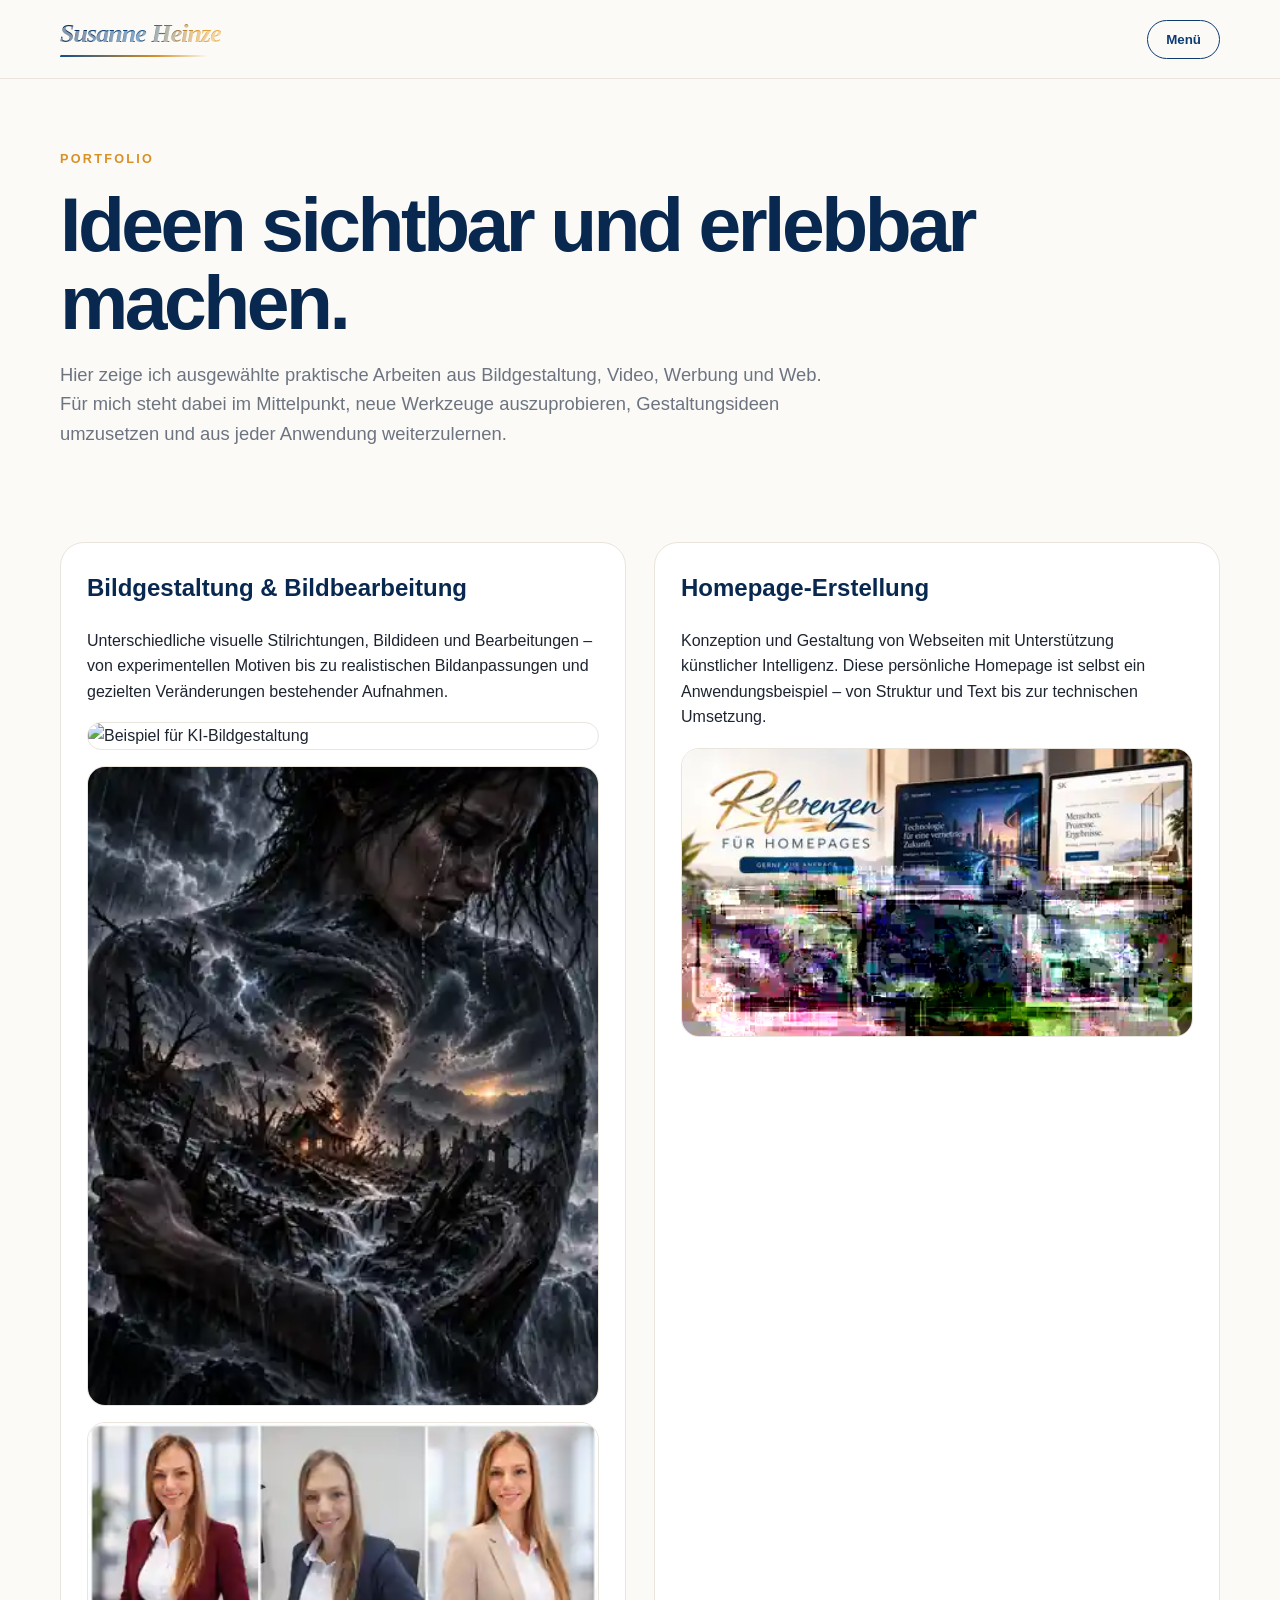
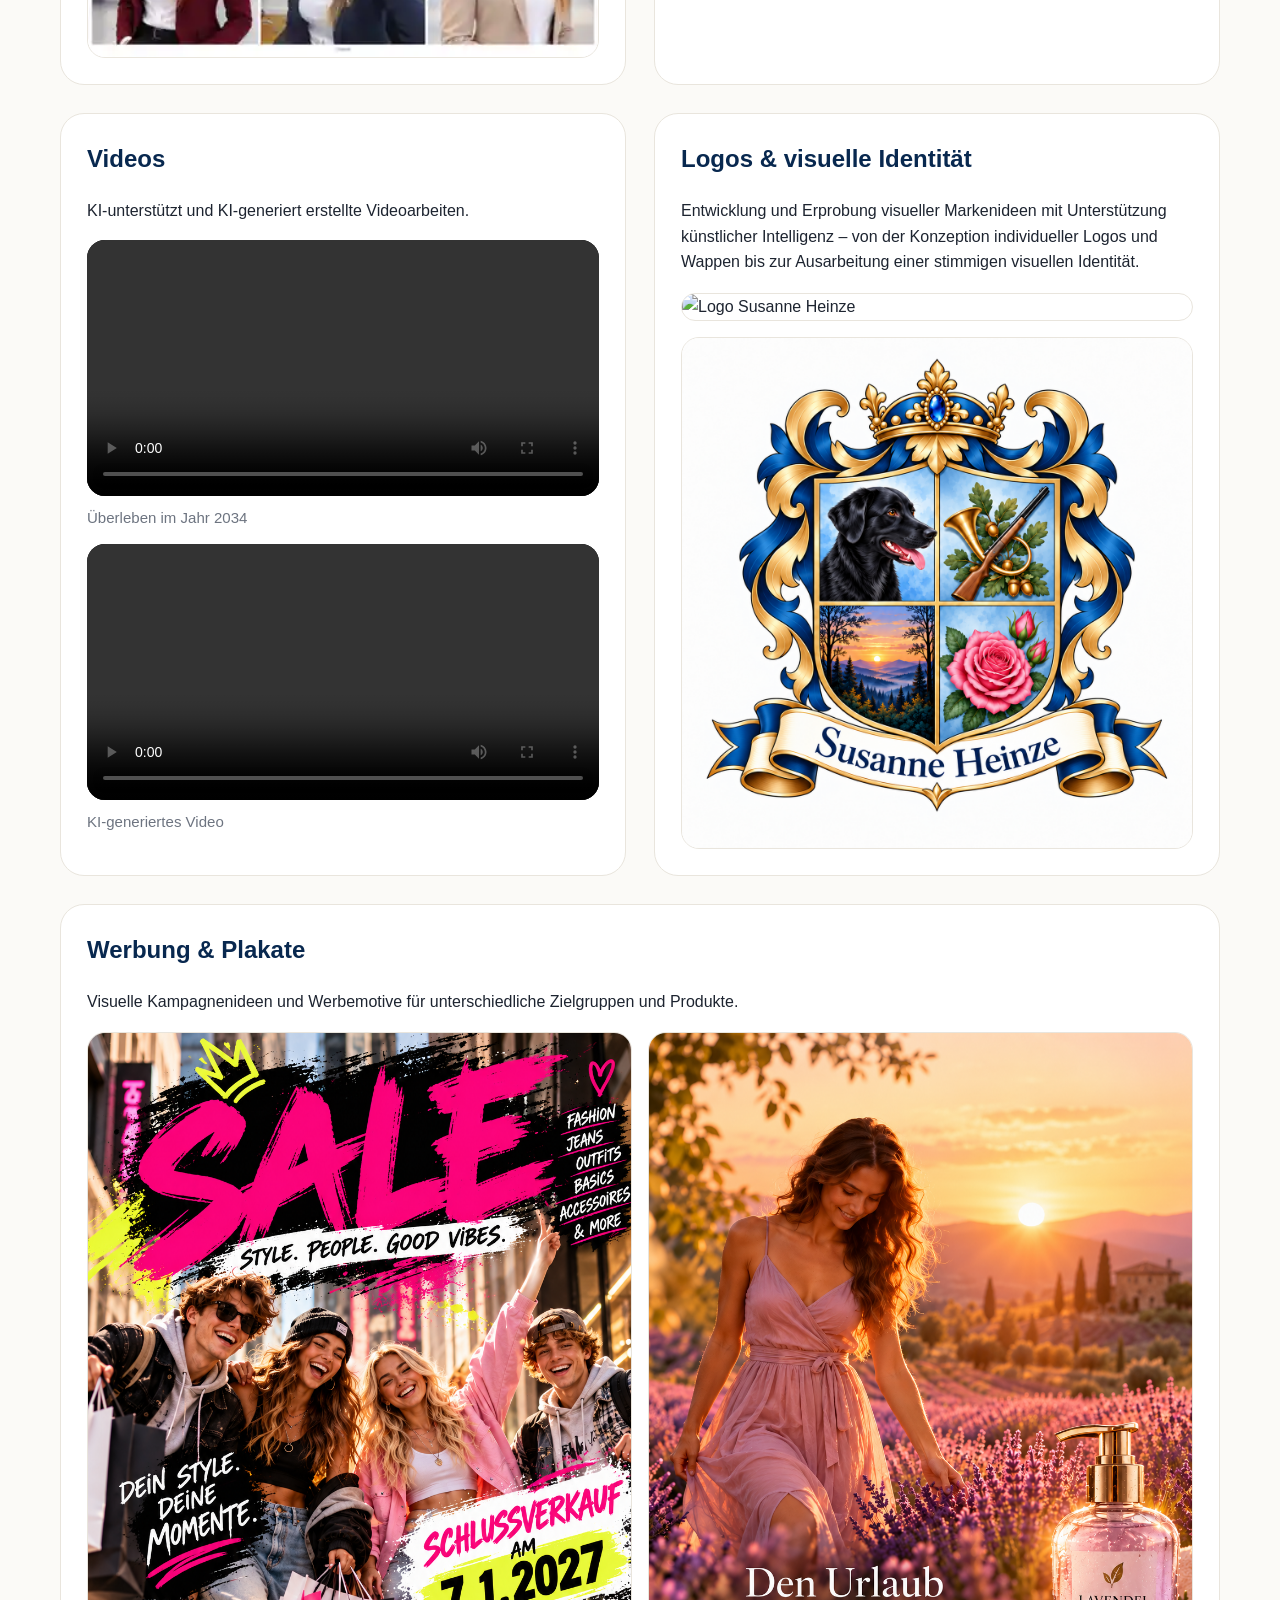
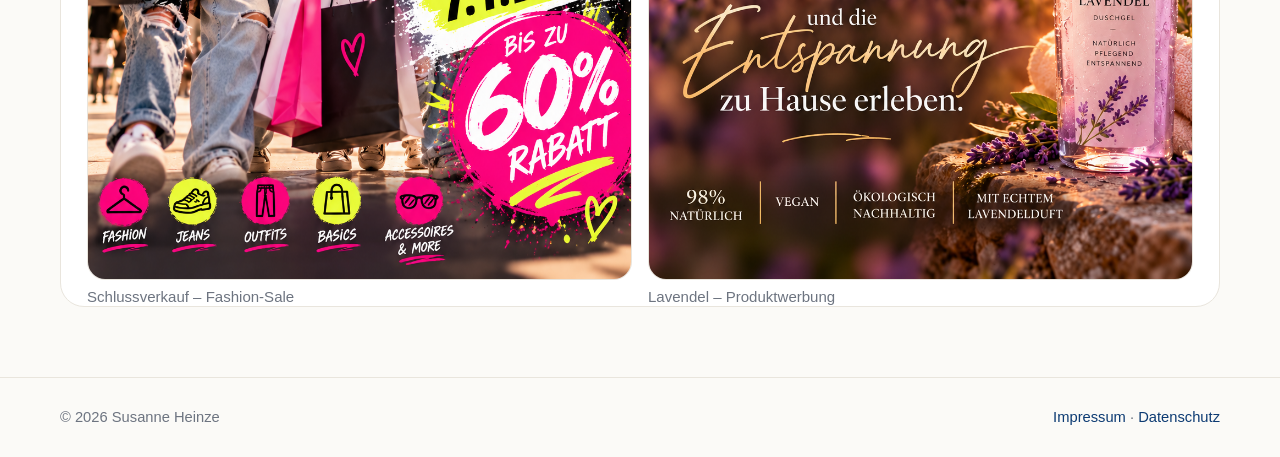
==== commit 75f7462e: "Resize emotional portfolio image" ====
--- a/portfolio.html
+++ b/portfolio.html
@@ -2,7 +2,7 @@
 <header class="topbar"><div class="wrap nav"><a class="brand" href="index.html">Susanne Heinze</a><button class="menu-btn">Menü</button></div></header><div class="menu"><button class="menu-close">Schließen</button><nav class="menu-inner"><a href="index.html">Startseite</a><a href="beruflicher-weg.html">Beruflicher Weg</a><a href="weiterbildung-wissen.html">Weiterbildung & Wissen</a><a href="portfolio.html">Portfolio</a><a href="impressum.html">Impressum</a><a href="datenschutz.html">Datenschutz</a></nav></div>
 <main><section class="page-head"><div class="wrap"><div class="eyebrow">Portfolio</div><h1>Ideen sichtbar und erlebbar machen.</h1><p>Hier zeige ich ausgewählte praktische Arbeiten aus Bildgestaltung, Video, Werbung und Web. Für mich steht dabei im Mittelpunkt, neue Werkzeuge auszuprobieren, Gestaltungsideen umzusetzen und aus jeder Anwendung weiterzulernen.</p></div></section>
 <section class="section"><div class="wrap grid2">
-<article class="project"><h2>Bildgestaltung & Bildbearbeitung</h2><p>Unterschiedliche visuelle Stilrichtungen, Bildideen und Bearbeitungen – von experimentellen Motiven bis zu realistischen Bildanpassungen und gezielten Veränderungen bestehender Aufnahmen.</p><div class="project-media"><img src="https://susanneheinze.lovable.app/__l5e/assets-v1/65837aee-1ebc-4c66-ab37-d5eaa482d3fd/triptychon.png" alt="Beispiel für KI-Bildgestaltung"><img src="bildbearbeitung-emotion.svg" alt="Experimentelle emotionale Bildgestaltung"><img src="bildbearbeitung-portrait.svg" alt="Beispiel für realistische Portrait- und Bildbearbeitung"></div></article>
+<article class="project"><h2>Bildgestaltung & Bildbearbeitung</h2><p>Unterschiedliche visuelle Stilrichtungen, Bildideen und Bearbeitungen – von experimentellen Motiven bis zu realistischen Bildanpassungen und gezielten Veränderungen bestehender Aufnahmen.</p><div class="project-media"><img src="https://susanneheinze.lovable.app/__l5e/assets-v1/65837aee-1ebc-4c66-ab37-d5eaa482d3fd/triptychon.png" alt="Beispiel für KI-Bildgestaltung"><img class="emotion-image" src="bildbearbeitung-emotion.svg" alt="Experimentelle emotionale Bildgestaltung"><img src="bildbearbeitung-portrait.svg" alt="Beispiel für realistische Portrait- und Bildbearbeitung"></div></article>
 <article class="project"><h2>Homepage-Erstellung</h2><p>Konzeption und Gestaltung von Webseiten mit Unterstützung künstlicher Intelligenz. Diese persönliche Homepage ist selbst ein Anwendungsbeispiel – von Struktur und Text bis zur technischen Umsetzung.</p><div class="project-media"><img src="homepage-referenzen.svg" alt="Referenzen für unterschiedliche Homepage-Stile"></div></article>
 <article class="project video-card"><h2>Videos</h2><p>KI-unterstützt und KI-generiert erstellte Videoarbeiten.</p><video controls preload="metadata"><source src="ueberleben-2034.mp4" type="video/mp4">Ihr Browser unterstützt dieses Video nicht.</video><p class="caption">Überleben im Jahr 2034</p><video controls preload="metadata"><source src="ki-video.mp4" type="video/mp4">Ihr Browser unterstützt dieses Video nicht.</video><p class="caption">KI-generiertes Video</p></article>
 <article class="project"><h2>Logos & visuelle Identität</h2><p>Entwicklung und Erprobung visueller Markenideen mit Unterstützung künstlicher Intelligenz – von der Konzeption individueller Logos und Wappen bis zur Ausarbeitung einer stimmigen visuellen Identität.</p><div class="project-media"><img src="https://susanneheinze.lovable.app/__l5e/assets-v1/46e57a17-e044-46ff-ab31-edcc85e6ad73/logo-neu.png" alt="Logo Susanne Heinze"><img src="wappen.png" alt="Individuell gestaltetes Wappen"></div></article>
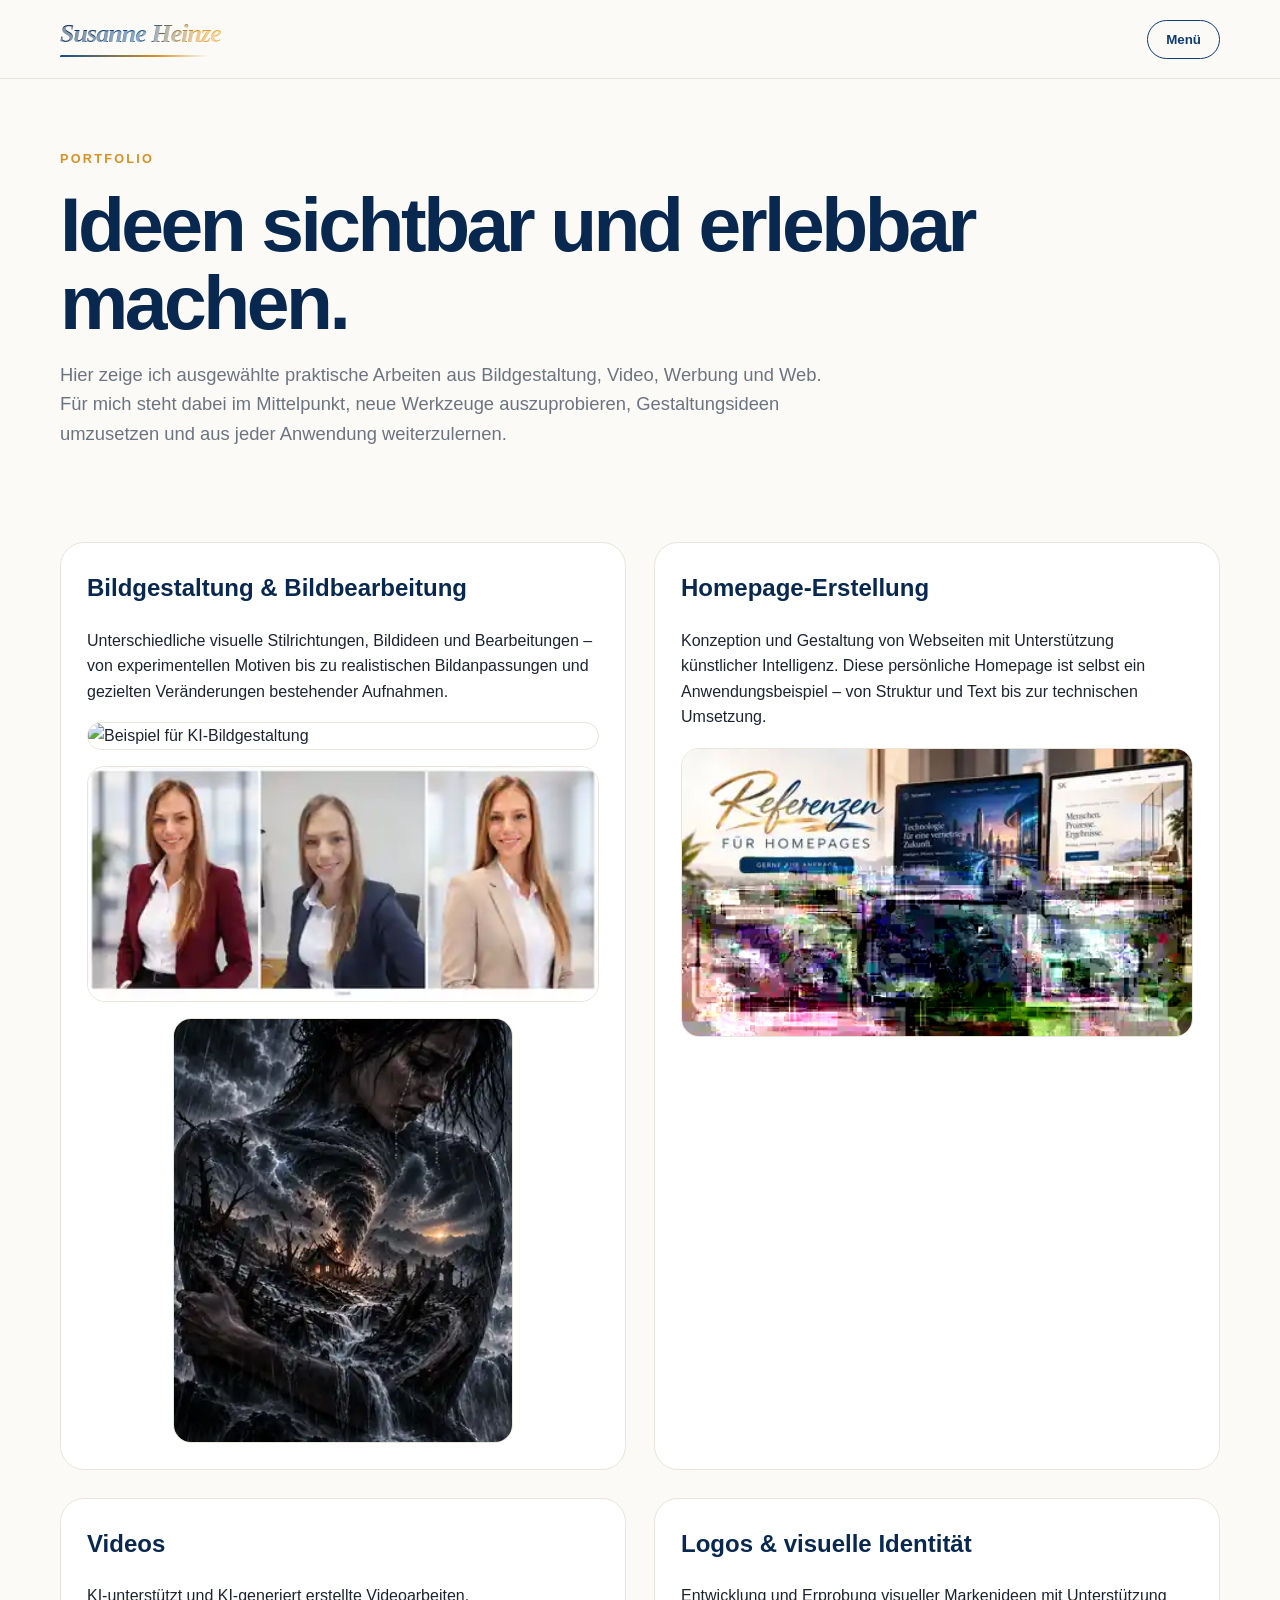
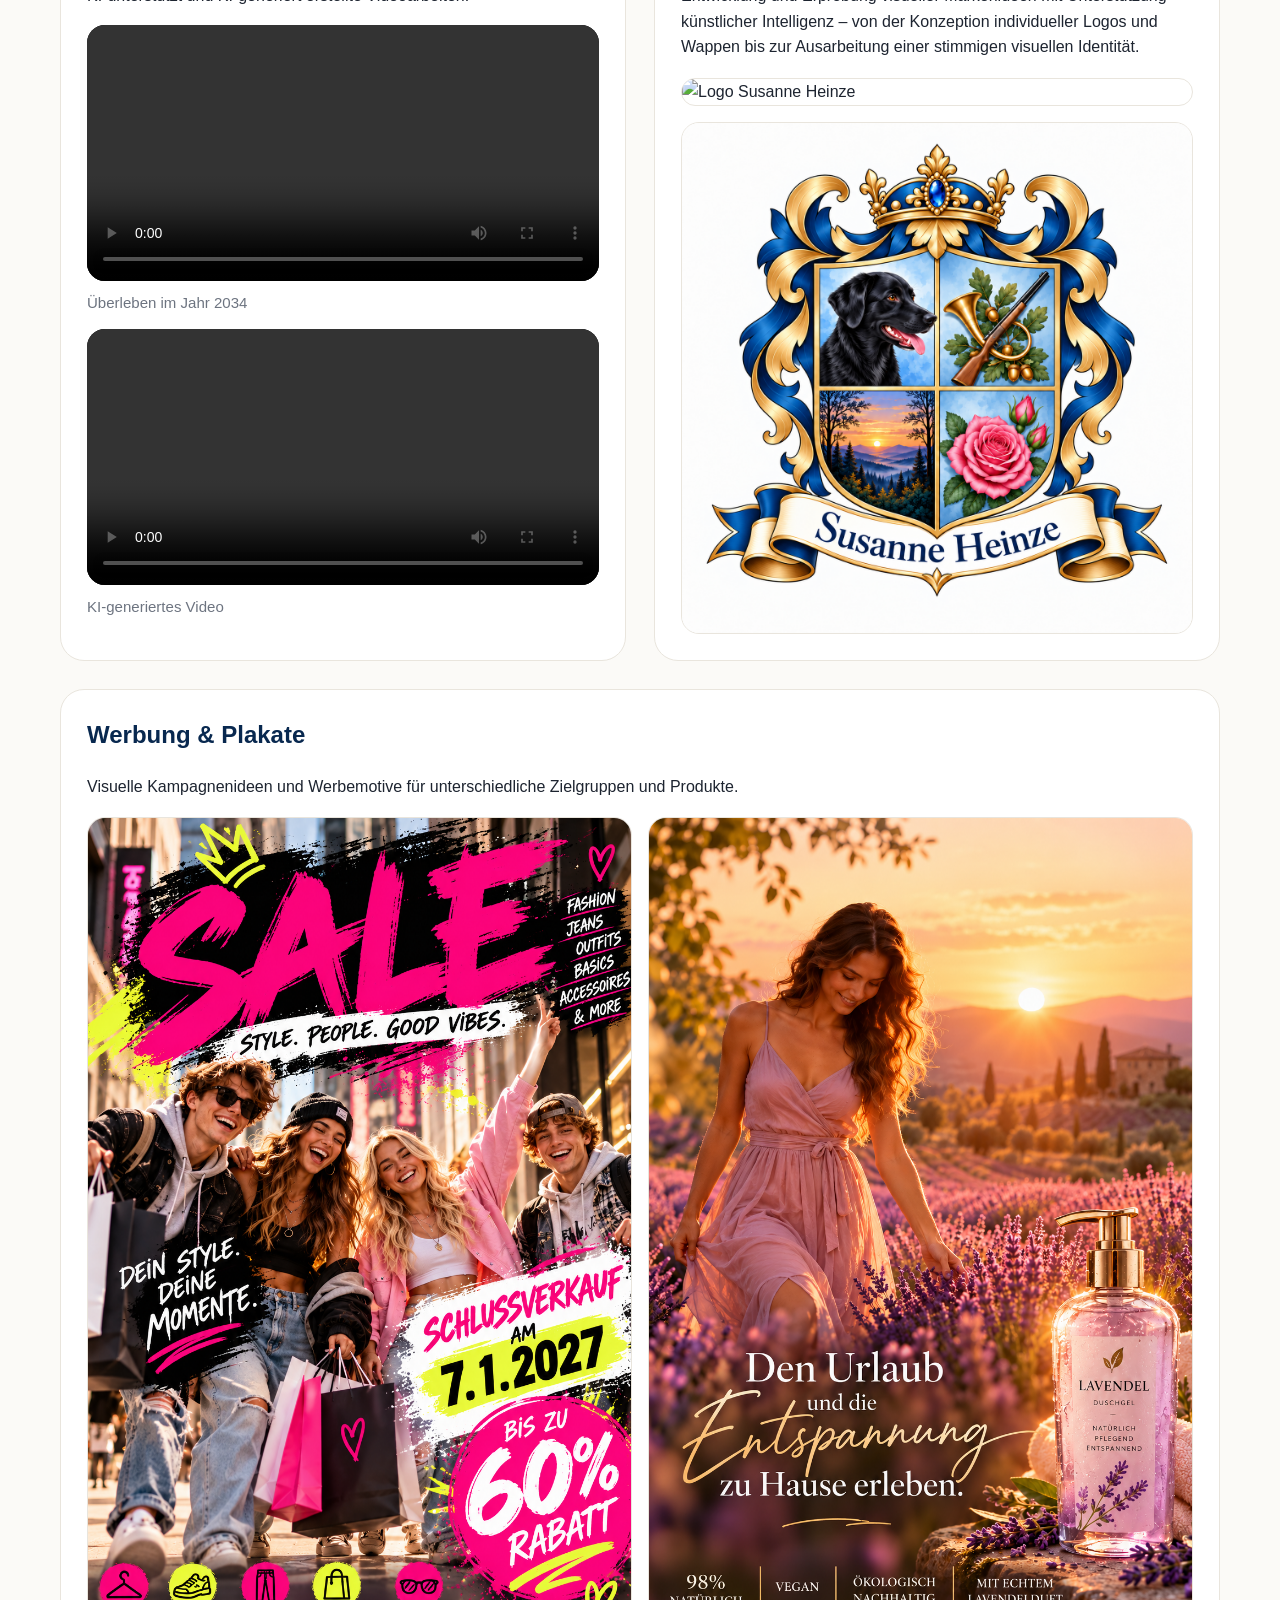
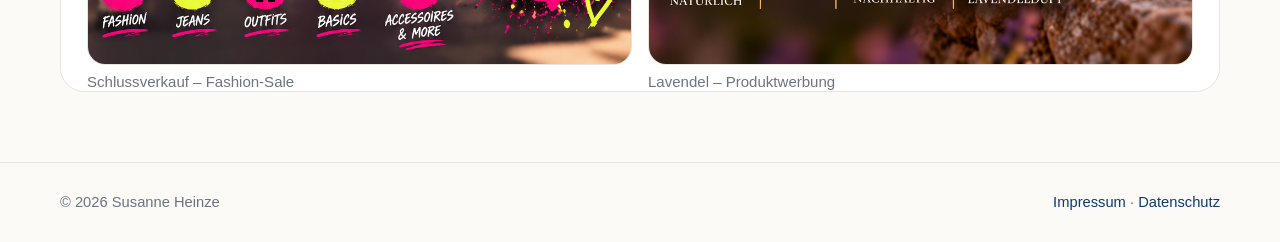
==== commit 02b0ad74: "Reorder portfolio image examples" ====
--- a/portfolio.html
+++ b/portfolio.html
@@ -2,7 +2,7 @@
 <header class="topbar"><div class="wrap nav"><a class="brand" href="index.html">Susanne Heinze</a><button class="menu-btn">Menü</button></div></header><div class="menu"><button class="menu-close">Schließen</button><nav class="menu-inner"><a href="index.html">Startseite</a><a href="beruflicher-weg.html">Beruflicher Weg</a><a href="weiterbildung-wissen.html">Weiterbildung & Wissen</a><a href="portfolio.html">Portfolio</a><a href="impressum.html">Impressum</a><a href="datenschutz.html">Datenschutz</a></nav></div>
 <main><section class="page-head"><div class="wrap"><div class="eyebrow">Portfolio</div><h1>Ideen sichtbar und erlebbar machen.</h1><p>Hier zeige ich ausgewählte praktische Arbeiten aus Bildgestaltung, Video, Werbung und Web. Für mich steht dabei im Mittelpunkt, neue Werkzeuge auszuprobieren, Gestaltungsideen umzusetzen und aus jeder Anwendung weiterzulernen.</p></div></section>
 <section class="section"><div class="wrap grid2">
-<article class="project"><h2>Bildgestaltung & Bildbearbeitung</h2><p>Unterschiedliche visuelle Stilrichtungen, Bildideen und Bearbeitungen – von experimentellen Motiven bis zu realistischen Bildanpassungen und gezielten Veränderungen bestehender Aufnahmen.</p><div class="project-media"><img src="https://susanneheinze.lovable.app/__l5e/assets-v1/65837aee-1ebc-4c66-ab37-d5eaa482d3fd/triptychon.png" alt="Beispiel für KI-Bildgestaltung"><img class="emotion-image" src="bildbearbeitung-emotion.svg" alt="Experimentelle emotionale Bildgestaltung"><img src="bildbearbeitung-portrait.svg" alt="Beispiel für realistische Portrait- und Bildbearbeitung"></div></article>
+<article class="project"><h2>Bildgestaltung & Bildbearbeitung</h2><p>Unterschiedliche visuelle Stilrichtungen, Bildideen und Bearbeitungen – von experimentellen Motiven bis zu realistischen Bildanpassungen und gezielten Veränderungen bestehender Aufnahmen.</p><div class="project-media"><img src="https://susanneheinze.lovable.app/__l5e/assets-v1/65837aee-1ebc-4c66-ab37-d5eaa482d3fd/triptychon.png" alt="Beispiel für KI-Bildgestaltung"><img src="bildbearbeitung-portrait.svg" alt="Beispiel für realistische Portrait- und Bildbearbeitung"><img class="emotion-image" src="bildbearbeitung-emotion.svg" alt="Hoffnung im Sturm der Ruinen – experimentelle emotionale Bildgestaltung"></div></article>
 <article class="project"><h2>Homepage-Erstellung</h2><p>Konzeption und Gestaltung von Webseiten mit Unterstützung künstlicher Intelligenz. Diese persönliche Homepage ist selbst ein Anwendungsbeispiel – von Struktur und Text bis zur technischen Umsetzung.</p><div class="project-media"><img src="homepage-referenzen.svg" alt="Referenzen für unterschiedliche Homepage-Stile"></div></article>
 <article class="project video-card"><h2>Videos</h2><p>KI-unterstützt und KI-generiert erstellte Videoarbeiten.</p><video controls preload="metadata"><source src="ueberleben-2034.mp4" type="video/mp4">Ihr Browser unterstützt dieses Video nicht.</video><p class="caption">Überleben im Jahr 2034</p><video controls preload="metadata"><source src="ki-video.mp4" type="video/mp4">Ihr Browser unterstützt dieses Video nicht.</video><p class="caption">KI-generiertes Video</p></article>
 <article class="project"><h2>Logos & visuelle Identität</h2><p>Entwicklung und Erprobung visueller Markenideen mit Unterstützung künstlicher Intelligenz – von der Konzeption individueller Logos und Wappen bis zur Ausarbeitung einer stimmigen visuellen Identität.</p><div class="project-media"><img src="https://susanneheinze.lovable.app/__l5e/assets-v1/46e57a17-e044-46ff-ab31-edcc85e6ad73/logo-neu.png" alt="Logo Susanne Heinze"><img src="wappen.png" alt="Individuell gestaltetes Wappen"></div></article>
--- a/style.css
+++ b/style.css
@@ -1 +1 @@
-:root{--blue:#0d3b73;--blue2:#08284f;--gold:#d89124;--ink:#1d2430;--muted:#6d7480;--bg:#fbfaf7;--line:#e9e5dd;--white:#fff;--soft:#f4f7fb}*{box-sizing:border-box}html{scroll-behavior:smooth}body{margin:0;font-family:Arial,Helvetica,sans-serif;background:var(--bg);color:var(--ink);line-height:1.6}a{color:inherit;text-decoration:none}img,video{max-width:100%;display:block}.wrap{width:min(1160px,92vw);margin:auto}.topbar{position:sticky;top:0;z-index:20;background:rgba(251,250,247,.96);backdrop-filter:blur(14px);border-bottom:1px solid var(--line)}.nav{min-height:78px;display:flex;align-items:center;justify-content:space-between;gap:24px}.brand{display:inline-block;position:relative;font-family:"Palatino Linotype","Book Antiqua",Palatino,Georgia,serif;font-size:1.62rem;font-style:italic;font-weight:700;letter-spacing:-.035em;line-height:1;background:linear-gradient(100deg,#08284f 0%,#0f4f8c 48%,#d89124 82%,#f0b64b 100%);-webkit-background-clip:text;background-clip:text;color:transparent;text-shadow:0 1px 0 rgba(255,255,255,.5)}.brand::after{content:"";display:block;width:92%;height:2px;margin-top:8px;border-radius:999px;background:linear-gradient(90deg,#0f4f8c 0%,#d89124 65%,transparent 100%);transform:skewX(-18deg)}.menu-btn{border:1px solid var(--blue);background:transparent;color:var(--blue);padding:11px 18px;border-radius:999px;cursor:pointer;font-weight:700}.menu{position:fixed;inset:0;background:rgba(8,40,79,.97);z-index:50;display:none;align-items:center;justify-content:center}.menu.open{display:flex}.menu-inner{display:grid;gap:16px;text-align:center}.menu a{color:white;font-size:clamp(1.3rem,2.8vw,2.4rem);font-weight:700}.menu-close{position:absolute;top:24px;right:5vw;background:none;border:1px solid #ffffff77;color:white;border-radius:999px;padding:10px 16px;cursor:pointer}.hero{padding:86px 0 60px}.hero-grid{display:grid;grid-template-columns:1.05fr .95fr;gap:64px;align-items:center}.eyebrow{text-transform:uppercase;letter-spacing:.18em;color:var(--gold);font-size:.79rem;font-weight:800}.hero h1,.page-head h1{font-size:clamp(2.8rem,6vw,5.6rem);line-height:1.02;margin:.2em 0;color:var(--blue2);letter-spacing:-.045em}.hero p.lead,.page-head p{font-size:1.15rem;color:var(--muted);max-width:780px}.portrait{border-radius:28px;box-shadow:0 22px 60px #092f5f22;aspect-ratio:4/5;object-fit:cover}.actions{display:flex;gap:14px;flex-wrap:wrap;margin-top:30px}.btn{display:inline-flex;align-items:center;justify-content:center;padding:13px 20px;border-radius:999px;border:1px solid var(--blue);font-weight:700}.btn.primary{background:var(--blue);color:white}.logo-panel{padding:58px 0}.logo-card{background:white;border:1px solid var(--line);border-radius:28px;padding:28px}.logo-card img{width:min(760px,100%);margin:auto}.cta{padding:70px 0;background:var(--blue2);color:white}.cta h2{font-size:clamp(2rem,4vw,3.8rem);margin:0 0 16px}.cta p{color:#d7dfeb;max-width:760px}.page-head{padding:70px 0 40px}.section{padding:36px 0 70px}.section-title{font-size:clamp(1.8rem,3vw,2.8rem);color:var(--blue2);margin:0 0 24px}.section-intro{color:var(--muted);max-width:820px;margin:-10px 0 28px}.timeline{display:grid;gap:18px}.item{background:white;border:1px solid var(--line);border-radius:22px;padding:26px}.item .date,.status{font-size:.82rem;font-weight:800;letter-spacing:.08em;text-transform:uppercase;color:var(--gold)}.item h3{margin:.25em 0;color:var(--blue2);font-size:1.35rem}.item ul{margin:12px 0 0;padding-left:1.2rem}.feature-img{border-radius:24px;overflow:hidden;border:1px solid var(--line)}.grid2{display:grid;grid-template-columns:1fr 1fr;gap:28px}.grid3{display:grid;grid-template-columns:repeat(3,1fr);gap:24px}.project,.knowledge-card{background:white;border:1px solid var(--line);border-radius:24px;padding:26px}.project h2,.knowledge-card h2{color:var(--blue2);margin-top:0}.project h3,.knowledge-card h3{color:var(--blue2)}.project-media{margin-top:18px;display:grid;gap:16px}.project-media.two{grid-template-columns:1fr 1fr}.project-media img{width:100%;height:100%;object-fit:cover;border-radius:18px;border:1px solid var(--line)}.poster-grid img{aspect-ratio:2/3;object-fit:cover}.video-card video{width:100%;border-radius:18px;background:#000;margin:14px 0 10px}.caption{font-size:.94rem;color:var(--muted);margin:.35rem 0 0}.course-grid{display:grid;grid-template-columns:1fr 1fr;gap:28px}.course{background:white;border:1px solid var(--line);border-radius:24px;padding:28px}.course h2{color:var(--blue2);margin:.2rem 0 8px}.course ul,.knowledge-card ul{padding-left:1.2rem}.pill{display:inline-block;border:1px solid #e5c58f;color:#8d5a0c;background:#fff9ef;padding:6px 10px;border-radius:999px;font-size:.78rem;font-weight:800;text-transform:uppercase;letter-spacing:.06em}.knowledge-band{background:var(--soft);border-top:1px solid #e6edf6;border-bottom:1px solid #e6edf6}.legal{max-width:900px}.legal h2{color:var(--blue2);margin-top:2rem}.legal p{font-size:1rem;line-height:1.75}.footer{padding:28px 0;border-top:1px solid var(--line);color:var(--muted);font-size:.92rem}.footer .row{display:flex;justify-content:space-between;gap:20px;flex-wrap:wrap}.footer a{color:var(--blue)}@media(max-width:900px){.grid3{grid-template-columns:1fr 1fr}}@media(max-width:800px){.hero-grid,.grid2,.course-grid,.project-media.two{grid-template-columns:1fr}.hero{padding-top:54px}.nav{min-height:66px}.portrait{max-height:620px;width:100%}.hero h1,.page-head h1{font-size:clamp(2.5rem,12vw,4.2rem)}}@media(max-width:560px){.grid3{grid-template-columns:1fr}.project,.course,.knowledge-card,.item{padding:21px}.brand{font-size:1.28rem}}+:root{--blue:#0d3b73;--blue2:#08284f;--gold:#d89124;--ink:#1d2430;--muted:#6d7480;--bg:#fbfaf7;--line:#e9e5dd;--white:#fff;--soft:#f4f7fb}*{box-sizing:border-box}html{scroll-behavior:smooth}body{margin:0;font-family:Arial,Helvetica,sans-serif;background:var(--bg);color:var(--ink);line-height:1.6}a{color:inherit;text-decoration:none}img,video{max-width:100%;display:block}.wrap{width:min(1160px,92vw);margin:auto}.topbar{position:sticky;top:0;z-index:20;background:rgba(251,250,247,.96);backdrop-filter:blur(14px);border-bottom:1px solid var(--line)}.nav{min-height:78px;display:flex;align-items:center;justify-content:space-between;gap:24px}.brand{display:inline-block;position:relative;font-family:"Palatino Linotype","Book Antiqua",Palatino,Georgia,serif;font-size:1.62rem;font-style:italic;font-weight:700;letter-spacing:-.035em;line-height:1;background:linear-gradient(100deg,#08284f 0%,#0f4f8c 48%,#d89124 82%,#f0b64b 100%);-webkit-background-clip:text;background-clip:text;color:transparent;text-shadow:0 1px 0 rgba(255,255,255,.5)}.brand::after{content:"";display:block;width:92%;height:2px;margin-top:8px;border-radius:999px;background:linear-gradient(90deg,#0f4f8c 0%,#d89124 65%,transparent 100%);transform:skewX(-18deg)}.menu-btn{border:1px solid var(--blue);background:transparent;color:var(--blue);padding:11px 18px;border-radius:999px;cursor:pointer;font-weight:700}.menu{position:fixed;inset:0;background:rgba(8,40,79,.97);z-index:50;display:none;align-items:center;justify-content:center}.menu.open{display:flex}.menu-inner{display:grid;gap:16px;text-align:center}.menu a{color:white;font-size:clamp(1.3rem,2.8vw,2.4rem);font-weight:700}.menu-close{position:absolute;top:24px;right:5vw;background:none;border:1px solid #ffffff77;color:white;border-radius:999px;padding:10px 16px;cursor:pointer}.hero{padding:86px 0 60px}.hero-grid{display:grid;grid-template-columns:1.05fr .95fr;gap:64px;align-items:center}.eyebrow{text-transform:uppercase;letter-spacing:.18em;color:var(--gold);font-size:.79rem;font-weight:800}.hero h1,.page-head h1{font-size:clamp(2.8rem,6vw,5.6rem);line-height:1.02;margin:.2em 0;color:var(--blue2);letter-spacing:-.045em}.hero p.lead,.page-head p{font-size:1.15rem;color:var(--muted);max-width:780px}.portrait{border-radius:28px;box-shadow:0 22px 60px #092f5f22;aspect-ratio:4/5;object-fit:cover}.actions{display:flex;gap:14px;flex-wrap:wrap;margin-top:30px}.btn{display:inline-flex;align-items:center;justify-content:center;padding:13px 20px;border-radius:999px;border:1px solid var(--blue);font-weight:700}.btn.primary{background:var(--blue);color:white}.logo-panel{padding:58px 0}.logo-card{background:white;border:1px solid var(--line);border-radius:28px;padding:28px}.logo-card img{width:min(760px,100%);margin:auto}.cta{padding:70px 0;background:var(--blue2);color:white}.cta h2{font-size:clamp(2rem,4vw,3.8rem);margin:0 0 16px}.cta p{color:#d7dfeb;max-width:760px}.page-head{padding:70px 0 40px}.section{padding:36px 0 70px}.section-title{font-size:clamp(1.8rem,3vw,2.8rem);color:var(--blue2);margin:0 0 24px}.section-intro{color:var(--muted);max-width:820px;margin:-10px 0 28px}.timeline{display:grid;gap:18px}.item{background:white;border:1px solid var(--line);border-radius:22px;padding:26px}.item .date,.status{font-size:.82rem;font-weight:800;letter-spacing:.08em;text-transform:uppercase;color:var(--gold)}.item h3{margin:.25em 0;color:var(--blue2);font-size:1.35rem}.item ul{margin:12px 0 0;padding-left:1.2rem}.feature-img{border-radius:24px;overflow:hidden;border:1px solid var(--line)}.grid2{display:grid;grid-template-columns:1fr 1fr;gap:28px}.grid3{display:grid;grid-template-columns:repeat(3,1fr);gap:24px}.project,.knowledge-card{background:white;border:1px solid var(--line);border-radius:24px;padding:26px}.project h2,.knowledge-card h2{color:var(--blue2);margin-top:0}.project h3,.knowledge-card h3{color:var(--blue2)}.project-media{margin-top:18px;display:grid;gap:16px}.project-media.two{grid-template-columns:1fr 1fr}.project-media img{width:100%;height:100%;object-fit:cover;border-radius:18px;border:1px solid var(--line)}.project-media .emotion-image{width:min(68%,340px);height:auto;max-height:440px;object-fit:contain;justify-self:center}.poster-grid img{aspect-ratio:2/3;object-fit:cover}.video-card video{width:100%;border-radius:18px;background:#000;margin:14px 0 10px}.caption{font-size:.94rem;color:var(--muted);margin:.35rem 0 0}.course-grid{display:grid;grid-template-columns:1fr 1fr;gap:28px}.course{background:white;border:1px solid var(--line);border-radius:24px;padding:28px}.course h2{color:var(--blue2);margin:.2rem 0 8px}.course ul,.knowledge-card ul{padding-left:1.2rem}.pill{display:inline-block;border:1px solid #e5c58f;color:#8d5a0c;background:#fff9ef;padding:6px 10px;border-radius:999px;font-size:.78rem;font-weight:800;text-transform:uppercase;letter-spacing:.06em}.knowledge-band{background:var(--soft);border-top:1px solid #e6edf6;border-bottom:1px solid #e6edf6}.legal{max-width:900px}.legal h2{color:var(--blue2);margin-top:2rem}.legal p{font-size:1rem;line-height:1.75}.footer{padding:28px 0;border-top:1px solid var(--line);color:var(--muted);font-size:.92rem}.footer .row{display:flex;justify-content:space-between;gap:20px;flex-wrap:wrap}.footer a{color:var(--blue)}@media(max-width:900px){.grid3{grid-template-columns:1fr 1fr}}@media(max-width:800px){.hero-grid,.grid2,.course-grid,.project-media.two{grid-template-columns:1fr}.hero{padding-top:54px}.nav{min-height:66px}.portrait{max-height:620px;width:100%}.hero h1,.page-head h1{font-size:clamp(2.5rem,12vw,4.2rem)}.project-media .emotion-image{width:min(78%,320px);max-height:400px}}@media(max-width:560px){.grid3{grid-template-columns:1fr}.project,.course,.knowledge-card,.item{padding:21px}.brand{font-size:1.28rem}.project-media .emotion-image{width:min(84%,300px);max-height:360px}}
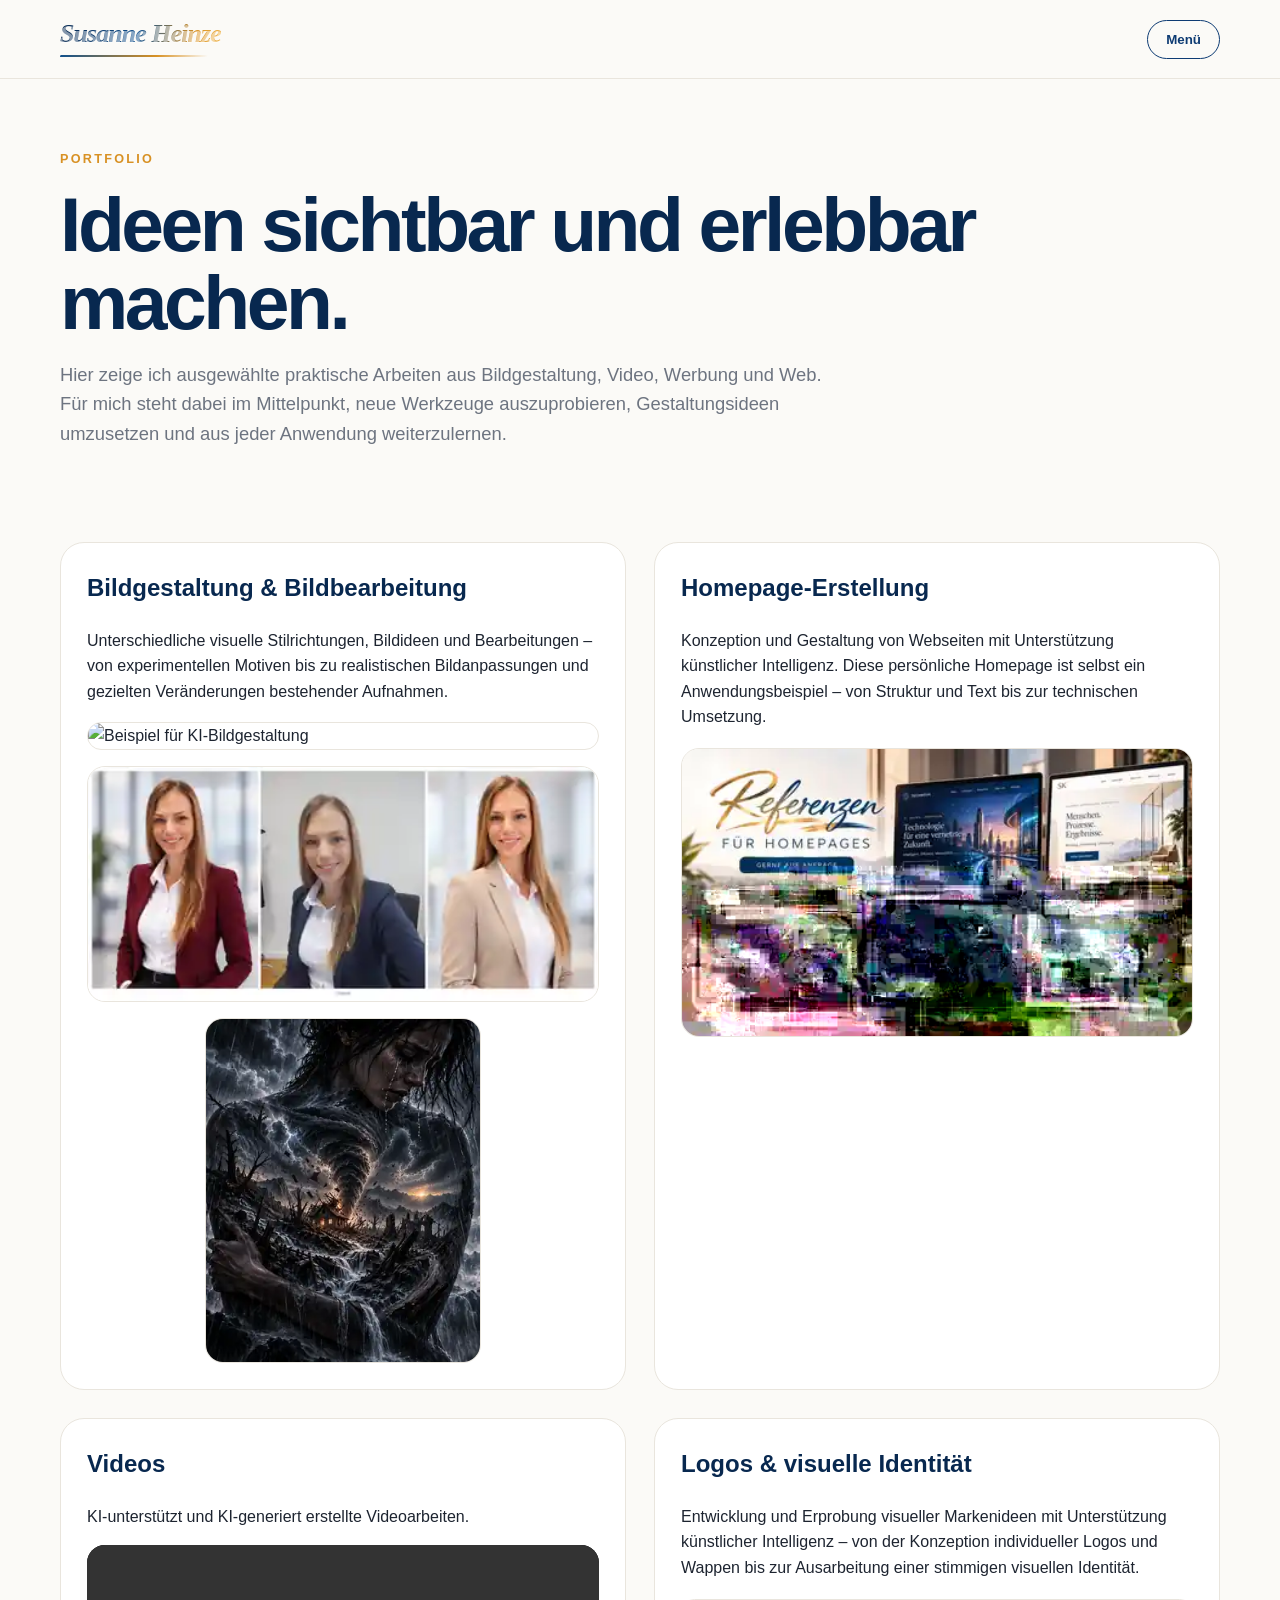
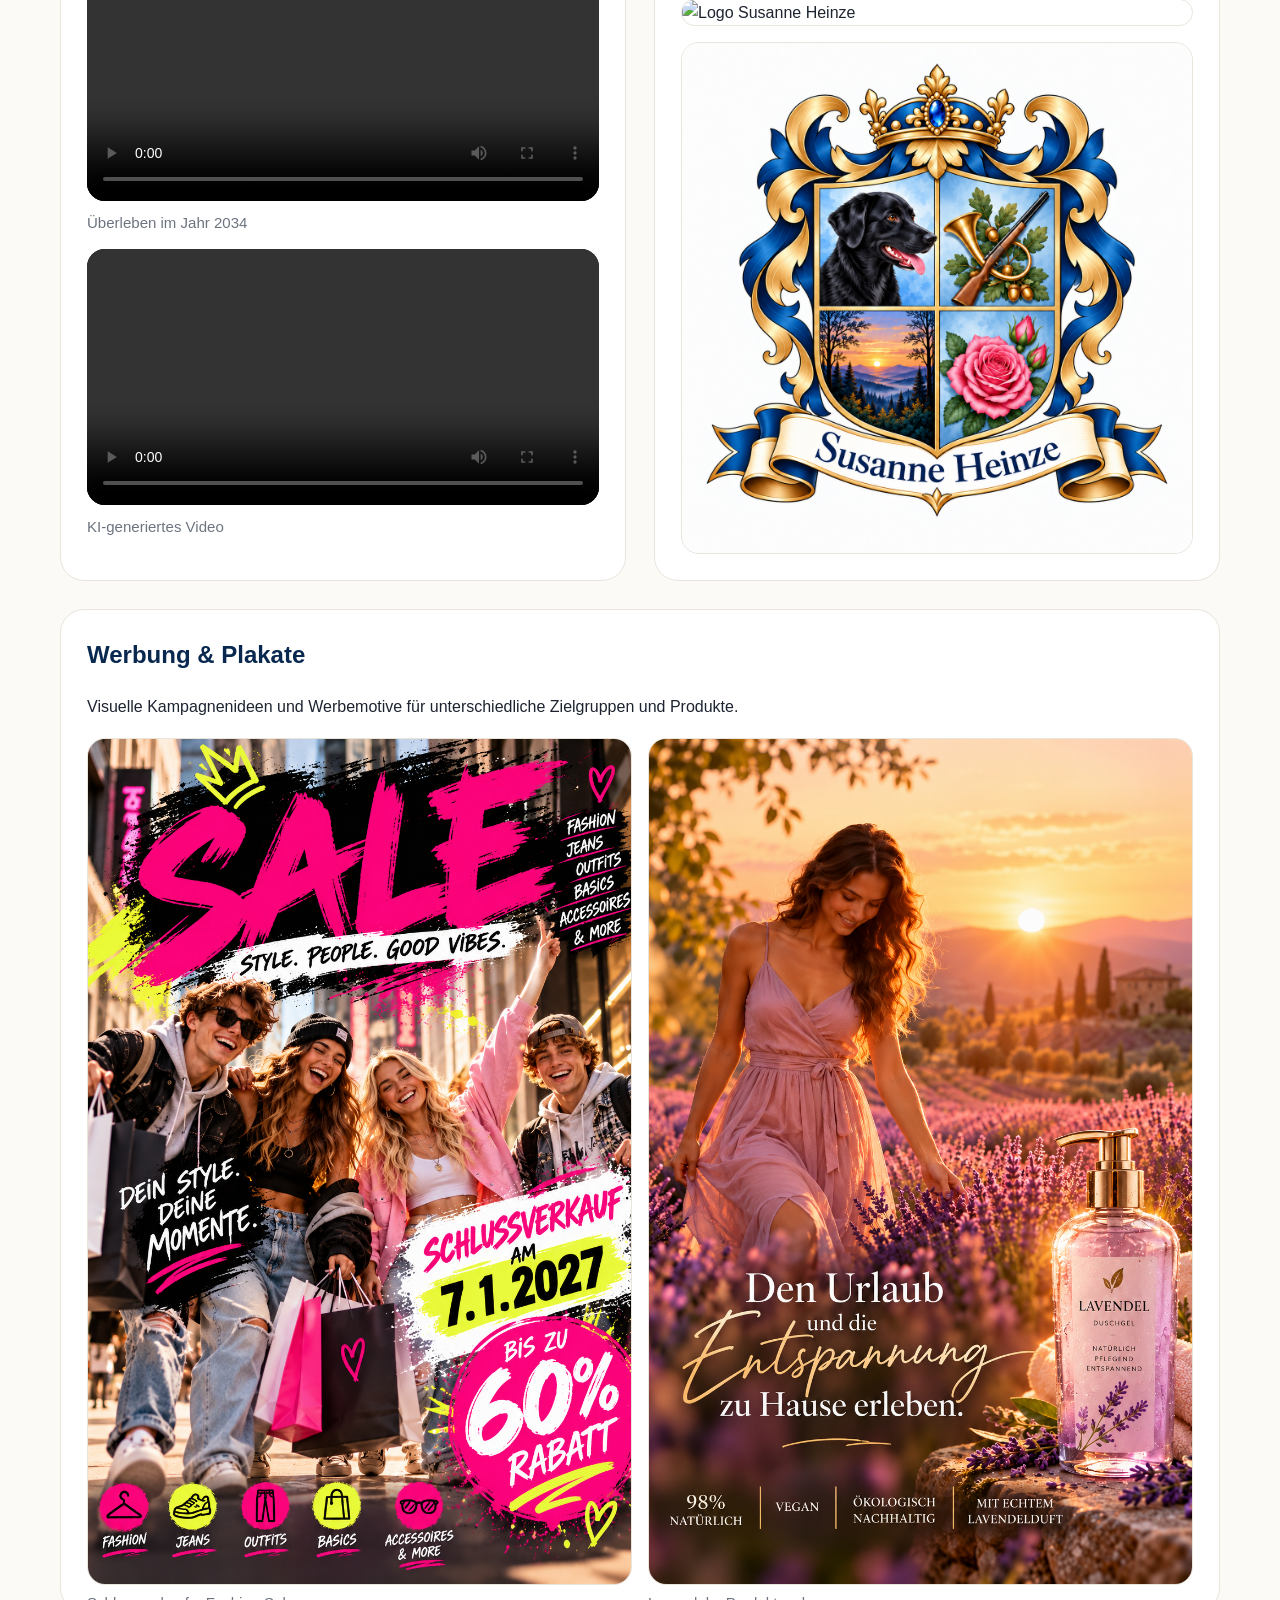
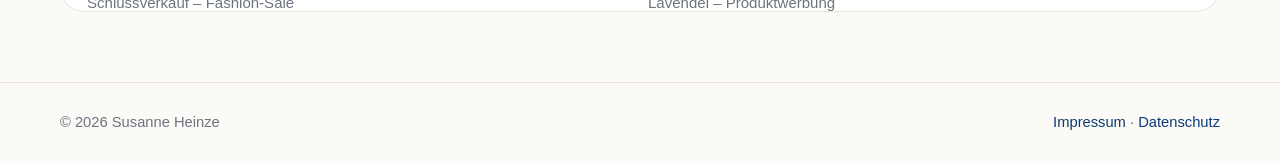
==== commit 05be7c73: "Keep homepage reference image at native size" ====
--- a/portfolio.html
+++ b/portfolio.html
@@ -3,7 +3,7 @@
 <main><section class="page-head"><div class="wrap"><div class="eyebrow">Portfolio</div><h1>Ideen sichtbar und erlebbar machen.</h1><p>Hier zeige ich ausgewählte praktische Arbeiten aus Bildgestaltung, Video, Werbung und Web. Für mich steht dabei im Mittelpunkt, neue Werkzeuge auszuprobieren, Gestaltungsideen umzusetzen und aus jeder Anwendung weiterzulernen.</p></div></section>
 <section class="section"><div class="wrap grid2">
 <article class="project"><h2>Bildgestaltung & Bildbearbeitung</h2><p>Unterschiedliche visuelle Stilrichtungen, Bildideen und Bearbeitungen – von experimentellen Motiven bis zu realistischen Bildanpassungen und gezielten Veränderungen bestehender Aufnahmen.</p><div class="project-media"><img src="https://susanneheinze.lovable.app/__l5e/assets-v1/65837aee-1ebc-4c66-ab37-d5eaa482d3fd/triptychon.png" alt="Beispiel für KI-Bildgestaltung"><img src="bildbearbeitung-portrait.svg" alt="Beispiel für realistische Portrait- und Bildbearbeitung"><img class="emotion-image" src="bildbearbeitung-emotion.svg" alt="Hoffnung im Sturm der Ruinen – experimentelle emotionale Bildgestaltung"></div></article>
-<article class="project"><h2>Homepage-Erstellung</h2><p>Konzeption und Gestaltung von Webseiten mit Unterstützung künstlicher Intelligenz. Diese persönliche Homepage ist selbst ein Anwendungsbeispiel – von Struktur und Text bis zur technischen Umsetzung.</p><div class="project-media"><img src="homepage-referenzen.svg" alt="Referenzen für unterschiedliche Homepage-Stile"></div></article>
+<article class="project"><h2>Homepage-Erstellung</h2><p>Konzeption und Gestaltung von Webseiten mit Unterstützung künstlicher Intelligenz. Diese persönliche Homepage ist selbst ein Anwendungsbeispiel – von Struktur und Text bis zur technischen Umsetzung.</p><div class="project-media"><img class="homepage-reference-image" src="homepage-referenzen.svg" alt="Referenzen für unterschiedliche Homepage-Stile"></div></article>
 <article class="project video-card"><h2>Videos</h2><p>KI-unterstützt und KI-generiert erstellte Videoarbeiten.</p><video controls preload="metadata"><source src="ueberleben-2034.mp4" type="video/mp4">Ihr Browser unterstützt dieses Video nicht.</video><p class="caption">Überleben im Jahr 2034</p><video controls preload="metadata"><source src="ki-video.mp4" type="video/mp4">Ihr Browser unterstützt dieses Video nicht.</video><p class="caption">KI-generiertes Video</p></article>
 <article class="project"><h2>Logos & visuelle Identität</h2><p>Entwicklung und Erprobung visueller Markenideen mit Unterstützung künstlicher Intelligenz – von der Konzeption individueller Logos und Wappen bis zur Ausarbeitung einer stimmigen visuellen Identität.</p><div class="project-media"><img src="https://susanneheinze.lovable.app/__l5e/assets-v1/46e57a17-e044-46ff-ab31-edcc85e6ad73/logo-neu.png" alt="Logo Susanne Heinze"><img src="wappen.png" alt="Individuell gestaltetes Wappen"></div></article>
 <article class="project" style="grid-column:1/-1"><h2>Werbung & Plakate</h2><p>Visuelle Kampagnenideen und Werbemotive für unterschiedliche Zielgruppen und Produkte.</p><div class="project-media two poster-grid"><div><img src="sale-poster.png" alt="Sale Schlussverkauf Werbeplakat"><p class="caption">Schlussverkauf – Fashion-Sale</p></div><div><img src="lavendel-poster.png" alt="Lavendel Duschgel Werbeplakat"><p class="caption">Lavendel – Produktwerbung</p></div></div></article>
--- a/style.css
+++ b/style.css
@@ -1 +1 @@
-:root{--blue:#0d3b73;--blue2:#08284f;--gold:#d89124;--ink:#1d2430;--muted:#6d7480;--bg:#fbfaf7;--line:#e9e5dd;--white:#fff;--soft:#f4f7fb}*{box-sizing:border-box}html{scroll-behavior:smooth}body{margin:0;font-family:Arial,Helvetica,sans-serif;background:var(--bg);color:var(--ink);line-height:1.6}a{color:inherit;text-decoration:none}img,video{max-width:100%;display:block}.wrap{width:min(1160px,92vw);margin:auto}.topbar{position:sticky;top:0;z-index:20;background:rgba(251,250,247,.96);backdrop-filter:blur(14px);border-bottom:1px solid var(--line)}.nav{min-height:78px;display:flex;align-items:center;justify-content:space-between;gap:24px}.brand{display:inline-block;position:relative;font-family:"Palatino Linotype","Book Antiqua",Palatino,Georgia,serif;font-size:1.62rem;font-style:italic;font-weight:700;letter-spacing:-.035em;line-height:1;background:linear-gradient(100deg,#08284f 0%,#0f4f8c 48%,#d89124 82%,#f0b64b 100%);-webkit-background-clip:text;background-clip:text;color:transparent;text-shadow:0 1px 0 rgba(255,255,255,.5)}.brand::after{content:"";display:block;width:92%;height:2px;margin-top:8px;border-radius:999px;background:linear-gradient(90deg,#0f4f8c 0%,#d89124 65%,transparent 100%);transform:skewX(-18deg)}.menu-btn{border:1px solid var(--blue);background:transparent;color:var(--blue);padding:11px 18px;border-radius:999px;cursor:pointer;font-weight:700}.menu{position:fixed;inset:0;background:rgba(8,40,79,.97);z-index:50;display:none;align-items:center;justify-content:center}.menu.open{display:flex}.menu-inner{display:grid;gap:16px;text-align:center}.menu a{color:white;font-size:clamp(1.3rem,2.8vw,2.4rem);font-weight:700}.menu-close{position:absolute;top:24px;right:5vw;background:none;border:1px solid #ffffff77;color:white;border-radius:999px;padding:10px 16px;cursor:pointer}.hero{padding:86px 0 60px}.hero-grid{display:grid;grid-template-columns:1.05fr .95fr;gap:64px;align-items:center}.eyebrow{text-transform:uppercase;letter-spacing:.18em;color:var(--gold);font-size:.79rem;font-weight:800}.hero h1,.page-head h1{font-size:clamp(2.8rem,6vw,5.6rem);line-height:1.02;margin:.2em 0;color:var(--blue2);letter-spacing:-.045em}.hero p.lead,.page-head p{font-size:1.15rem;color:var(--muted);max-width:780px}.portrait{border-radius:28px;box-shadow:0 22px 60px #092f5f22;aspect-ratio:4/5;object-fit:cover}.actions{display:flex;gap:14px;flex-wrap:wrap;margin-top:30px}.btn{display:inline-flex;align-items:center;justify-content:center;padding:13px 20px;border-radius:999px;border:1px solid var(--blue);font-weight:700}.btn.primary{background:var(--blue);color:white}.logo-panel{padding:58px 0}.logo-card{background:white;border:1px solid var(--line);border-radius:28px;padding:28px}.logo-card img{width:min(760px,100%);margin:auto}.cta{padding:70px 0;background:var(--blue2);color:white}.cta h2{font-size:clamp(2rem,4vw,3.8rem);margin:0 0 16px}.cta p{color:#d7dfeb;max-width:760px}.page-head{padding:70px 0 40px}.section{padding:36px 0 70px}.section-title{font-size:clamp(1.8rem,3vw,2.8rem);color:var(--blue2);margin:0 0 24px}.section-intro{color:var(--muted);max-width:820px;margin:-10px 0 28px}.timeline{display:grid;gap:18px}.item{background:white;border:1px solid var(--line);border-radius:22px;padding:26px}.item .date,.status{font-size:.82rem;font-weight:800;letter-spacing:.08em;text-transform:uppercase;color:var(--gold)}.item h3{margin:.25em 0;color:var(--blue2);font-size:1.35rem}.item ul{margin:12px 0 0;padding-left:1.2rem}.feature-img{border-radius:24px;overflow:hidden;border:1px solid var(--line)}.grid2{display:grid;grid-template-columns:1fr 1fr;gap:28px}.grid3{display:grid;grid-template-columns:repeat(3,1fr);gap:24px}.project,.knowledge-card{background:white;border:1px solid var(--line);border-radius:24px;padding:26px}.project h2,.knowledge-card h2{color:var(--blue2);margin-top:0}.project h3,.knowledge-card h3{color:var(--blue2)}.project-media{margin-top:18px;display:grid;gap:16px}.project-media.two{grid-template-columns:1fr 1fr}.project-media img{width:100%;height:100%;object-fit:cover;border-radius:18px;border:1px solid var(--line)}.project-media .emotion-image{width:min(68%,340px);height:auto;max-height:440px;object-fit:contain;justify-self:center}.poster-grid img{aspect-ratio:2/3;object-fit:cover}.video-card video{width:100%;border-radius:18px;background:#000;margin:14px 0 10px}.caption{font-size:.94rem;color:var(--muted);margin:.35rem 0 0}.course-grid{display:grid;grid-template-columns:1fr 1fr;gap:28px}.course{background:white;border:1px solid var(--line);border-radius:24px;padding:28px}.course h2{color:var(--blue2);margin:.2rem 0 8px}.course ul,.knowledge-card ul{padding-left:1.2rem}.pill{display:inline-block;border:1px solid #e5c58f;color:#8d5a0c;background:#fff9ef;padding:6px 10px;border-radius:999px;font-size:.78rem;font-weight:800;text-transform:uppercase;letter-spacing:.06em}.knowledge-band{background:var(--soft);border-top:1px solid #e6edf6;border-bottom:1px solid #e6edf6}.legal{max-width:900px}.legal h2{color:var(--blue2);margin-top:2rem}.legal p{font-size:1rem;line-height:1.75}.footer{padding:28px 0;border-top:1px solid var(--line);color:var(--muted);font-size:.92rem}.footer .row{display:flex;justify-content:space-between;gap:20px;flex-wrap:wrap}.footer a{color:var(--blue)}@media(max-width:900px){.grid3{grid-template-columns:1fr 1fr}}@media(max-width:800px){.hero-grid,.grid2,.course-grid,.project-media.two{grid-template-columns:1fr}.hero{padding-top:54px}.nav{min-height:66px}.portrait{max-height:620px;width:100%}.hero h1,.page-head h1{font-size:clamp(2.5rem,12vw,4.2rem)}.project-media .emotion-image{width:min(78%,320px);max-height:400px}}@media(max-width:560px){.grid3{grid-template-columns:1fr}.project,.course,.knowledge-card,.item{padding:21px}.brand{font-size:1.28rem}.project-media .emotion-image{width:min(84%,300px);max-height:360px}}+:root{--blue:#0d3b73;--blue2:#08284f;--gold:#d89124;--ink:#1d2430;--muted:#6d7480;--bg:#fbfaf7;--line:#e9e5dd;--white:#fff;--soft:#f4f7fb}*{box-sizing:border-box}html{scroll-behavior:smooth}body{margin:0;font-family:Arial,Helvetica,sans-serif;background:var(--bg);color:var(--ink);line-height:1.6}a{color:inherit;text-decoration:none}img,video{max-width:100%;display:block}.wrap{width:min(1160px,92vw);margin:auto}.topbar{position:sticky;top:0;z-index:20;background:rgba(251,250,247,.96);backdrop-filter:blur(14px);border-bottom:1px solid var(--line)}.nav{min-height:78px;display:flex;align-items:center;justify-content:space-between;gap:24px}.brand{display:inline-block;position:relative;font-family:"Palatino Linotype","Book Antiqua",Palatino,Georgia,serif;font-size:1.62rem;font-style:italic;font-weight:700;letter-spacing:-.035em;line-height:1;background:linear-gradient(100deg,#08284f 0%,#0f4f8c 48%,#d89124 82%,#f0b64b 100%);-webkit-background-clip:text;background-clip:text;color:transparent;text-shadow:0 1px 0 rgba(255,255,255,.5)}.brand::after{content:"";display:block;width:92%;height:2px;margin-top:8px;border-radius:999px;background:linear-gradient(90deg,#0f4f8c 0%,#d89124 65%,transparent 100%);transform:skewX(-18deg)}.menu-btn{border:1px solid var(--blue);background:transparent;color:var(--blue);padding:11px 18px;border-radius:999px;cursor:pointer;font-weight:700}.menu{position:fixed;inset:0;background:rgba(8,40,79,.97);z-index:50;display:none;align-items:center;justify-content:center}.menu.open{display:flex}.menu-inner{display:grid;gap:16px;text-align:center}.menu a{color:white;font-size:clamp(1.3rem,2.8vw,2.4rem);font-weight:700}.menu-close{position:absolute;top:24px;right:5vw;background:none;border:1px solid #ffffff77;color:white;border-radius:999px;padding:10px 16px;cursor:pointer}.hero{padding:86px 0 60px}.hero-grid{display:grid;grid-template-columns:1.05fr .95fr;gap:64px;align-items:center}.eyebrow{text-transform:uppercase;letter-spacing:.18em;color:var(--gold);font-size:.79rem;font-weight:800}.hero h1,.page-head h1{font-size:clamp(2.8rem,6vw,5.6rem);line-height:1.02;margin:.2em 0;color:var(--blue2);letter-spacing:-.045em}.hero p.lead,.page-head p{font-size:1.15rem;color:var(--muted);max-width:780px}.portrait{border-radius:28px;box-shadow:0 22px 60px #092f5f22;aspect-ratio:4/5;object-fit:cover}.actions{display:flex;gap:14px;flex-wrap:wrap;margin-top:30px}.btn{display:inline-flex;align-items:center;justify-content:center;padding:13px 20px;border-radius:999px;border:1px solid var(--blue);font-weight:700}.btn.primary{background:var(--blue);color:white}.logo-panel{padding:58px 0}.logo-card{background:white;border:1px solid var(--line);border-radius:28px;padding:28px}.logo-card img{width:min(760px,100%);margin:auto}.cta{padding:70px 0;background:var(--blue2);color:white}.cta h2{font-size:clamp(2rem,4vw,3.8rem);margin:0 0 16px}.cta p{color:#d7dfeb;max-width:760px}.page-head{padding:70px 0 40px}.section{padding:36px 0 70px}.section-title{font-size:clamp(1.8rem,3vw,2.8rem);color:var(--blue2);margin:0 0 24px}.section-intro{color:var(--muted);max-width:820px;margin:-10px 0 28px}.timeline{display:grid;gap:18px}.item{background:white;border:1px solid var(--line);border-radius:22px;padding:26px}.item .date,.status{font-size:.82rem;font-weight:800;letter-spacing:.08em;text-transform:uppercase;color:var(--gold)}.item h3{margin:.25em 0;color:var(--blue2);font-size:1.35rem}.item ul{margin:12px 0 0;padding-left:1.2rem}.feature-img{border-radius:24px;overflow:hidden;border:1px solid var(--line)}.grid2{display:grid;grid-template-columns:1fr 1fr;gap:28px}.grid3{display:grid;grid-template-columns:repeat(3,1fr);gap:24px}.project,.knowledge-card{background:white;border:1px solid var(--line);border-radius:24px;padding:26px}.project h2,.knowledge-card h2{color:var(--blue2);margin-top:0}.project h3,.knowledge-card h3{color:var(--blue2)}.project-media{margin-top:18px;display:grid;gap:16px}.project-media.two{grid-template-columns:1fr 1fr}.project-media img{width:100%;height:100%;object-fit:cover;border-radius:18px;border:1px solid var(--line)}.project-media .emotion-image{width:min(54%,280px);height:auto;max-height:360px;object-fit:contain;justify-self:center}.poster-grid img{aspect-ratio:2/3;object-fit:cover}.video-card video{width:100%;border-radius:18px;background:#000;margin:14px 0 10px}.caption{font-size:.94rem;color:var(--muted);margin:.35rem 0 0}.course-grid{display:grid;grid-template-columns:1fr 1fr;gap:28px}.course{background:white;border:1px solid var(--line);border-radius:24px;padding:28px}.course h2{color:var(--blue2);margin:.2rem 0 8px}.course ul,.knowledge-card ul{padding-left:1.2rem}.pill{display:inline-block;border:1px solid #e5c58f;color:#8d5a0c;background:#fff9ef;padding:6px 10px;border-radius:999px;font-size:.78rem;font-weight:800;text-transform:uppercase;letter-spacing:.06em}.knowledge-band{background:var(--soft);border-top:1px solid #e6edf6;border-bottom:1px solid #e6edf6}.legal{max-width:900px}.legal h2{color:var(--blue2);margin-top:2rem}.legal p{font-size:1rem;line-height:1.75}.footer{padding:28px 0;border-top:1px solid var(--line);color:var(--muted);font-size:.92rem}.footer .row{display:flex;justify-content:space-between;gap:20px;flex-wrap:wrap}.footer a{color:var(--blue)}@media(max-width:900px){.grid3{grid-template-columns:1fr 1fr}}@media(max-width:800px){.hero-grid,.grid2,.course-grid,.project-media.two{grid-template-columns:1fr}.hero{padding-top:54px}.nav{min-height:66px}.portrait{max-height:620px;width:100%}.hero h1,.page-head h1{font-size:clamp(2.5rem,12vw,4.2rem)}.project-media .emotion-image{width:min(62%,260px);max-height:340px}}@media(max-width:560px){.grid3{grid-template-columns:1fr}.project,.course,.knowledge-card,.item{padding:21px}.brand{font-size:1.28rem}.project-media .emotion-image{width:min(68%,240px);max-height:320px}}
